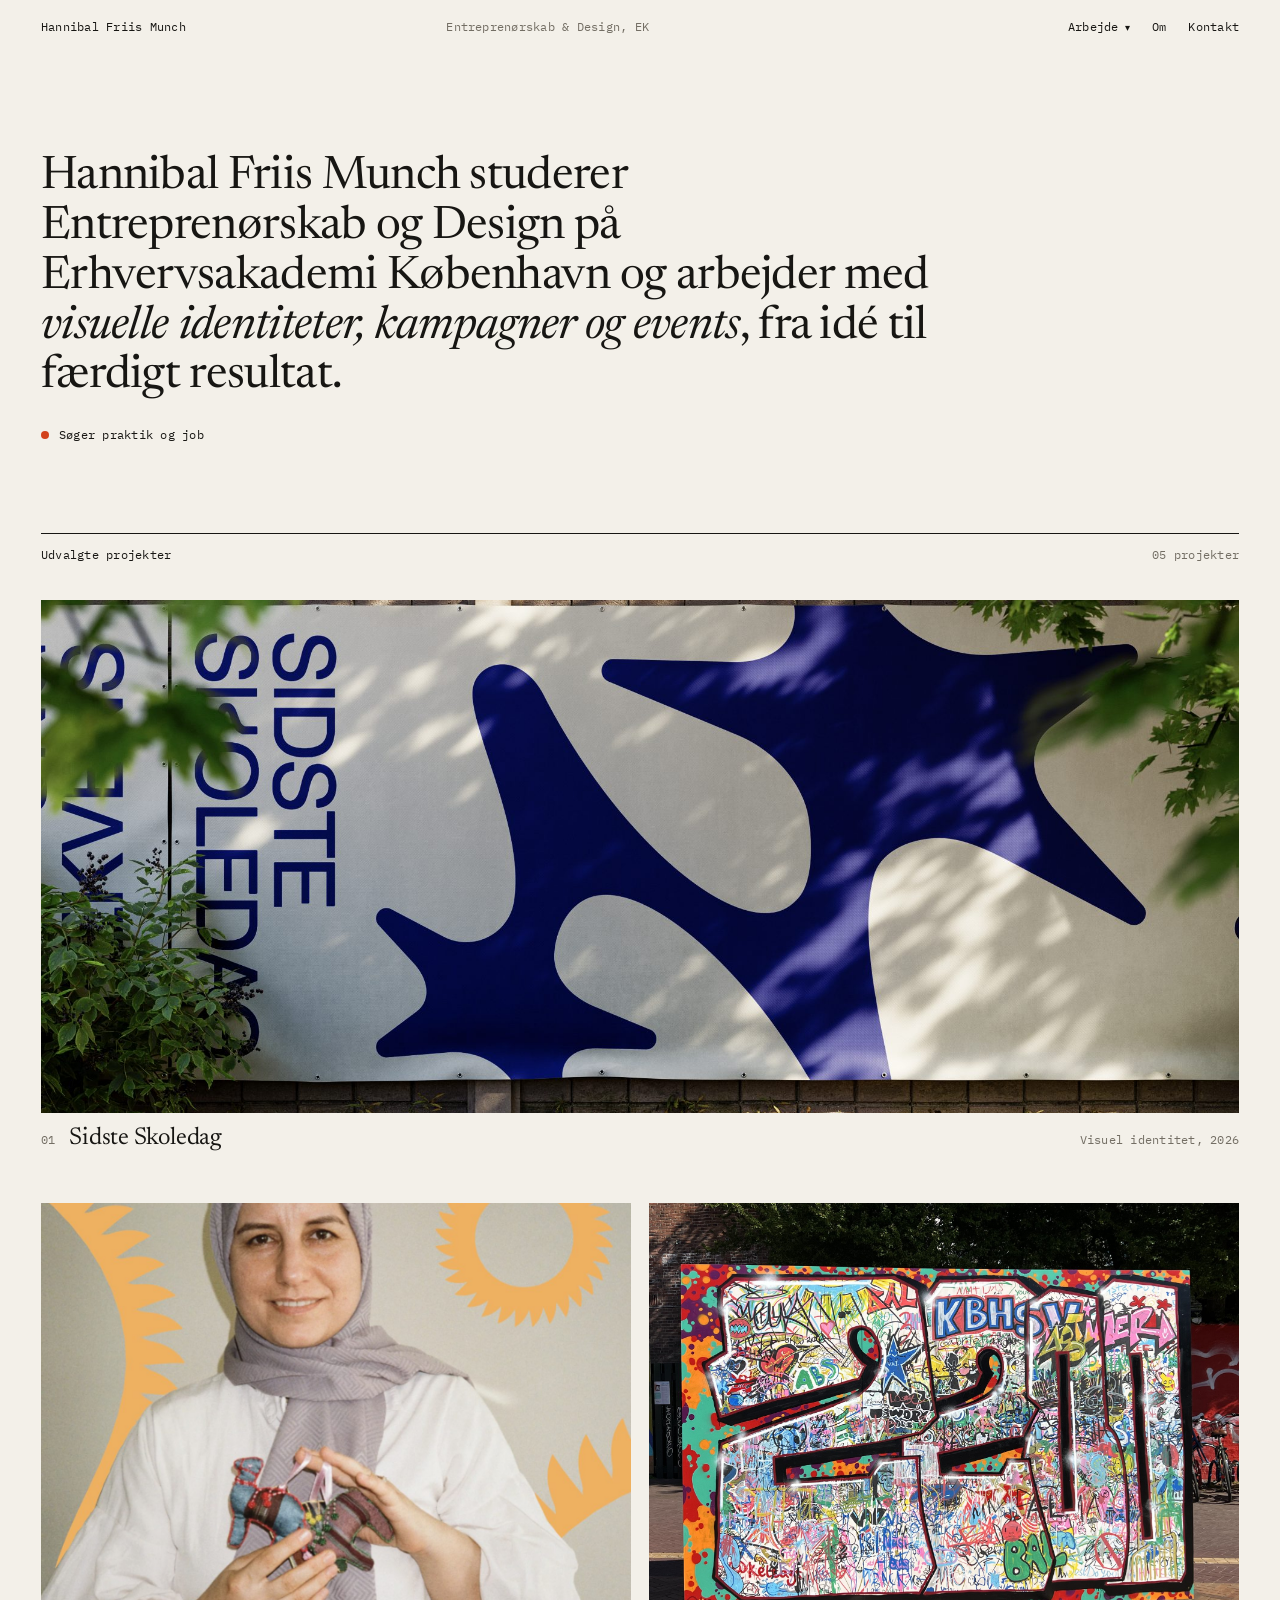
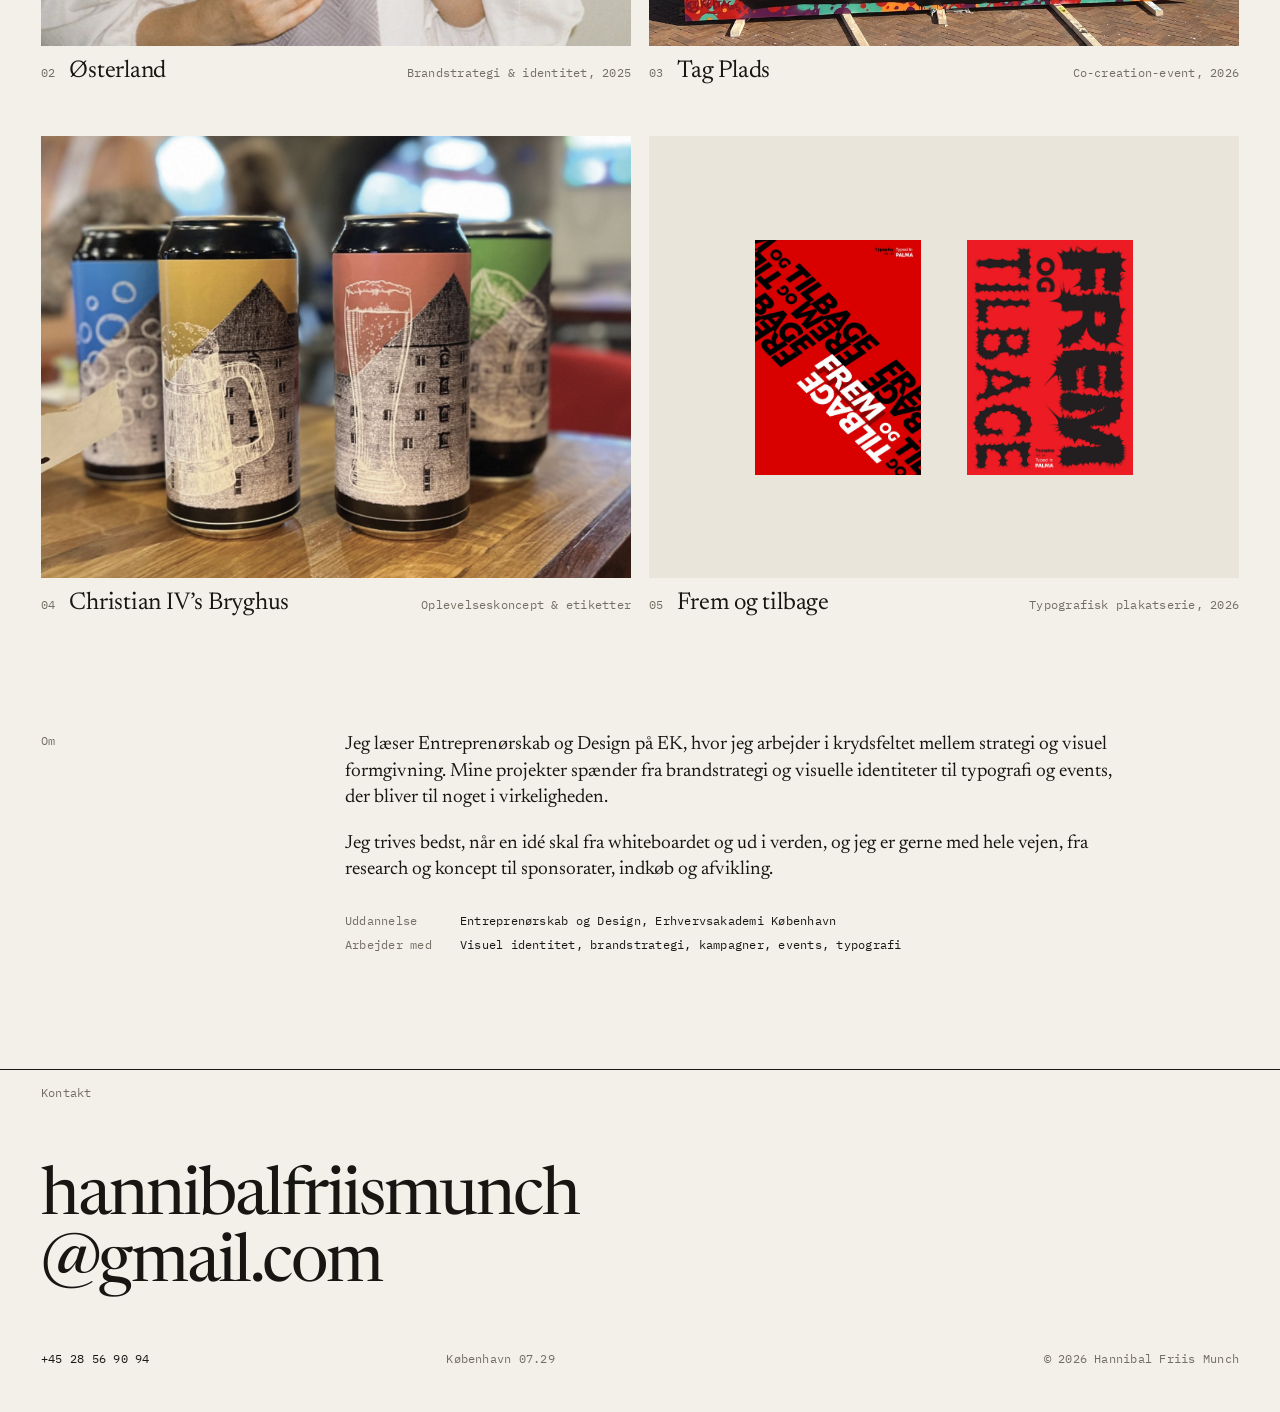
==== index.html @ 537b9cf6 "Portfolio v2: rullemenu, ny forside, billedsektioner og rolle" ====
<!doctype html>
<html lang="da" class="no-js">
<head>
<meta charset="utf-8">
<meta name="viewport" content="width=device-width, initial-scale=1">
<title>Hannibal Friis Munch — Portfolio</title>
<meta name="description" content="Portfolio for Hannibal Friis Munch, der studerer Entreprenørskab og Design på Erhvervsakademi København.">
<meta name="author" content="Hannibal Friis Munch">
<meta property="og:title" content="Hannibal Friis Munch — Portfolio">
<meta property="og:description" content="Portfolio for Hannibal Friis Munch, der studerer Entreprenørskab og Design på Erhvervsakademi København.">
<meta name="theme-color" content="#f3f0e9">
<link rel="icon" href="data:image/svg+xml,%3Csvg xmlns=%22http://www.w3.org/2000/svg%22 viewBox=%220 0 32 32%22%3E%3Ccircle cx=%2216%22 cy=%2216%22 r=%2210%22 fill=%22%23d2421c%22/%3E%3C/svg%3E">
<link rel="preconnect" href="https://fonts.googleapis.com"><link rel="preconnect" href="https://fonts.gstatic.com" crossorigin><link href="https://fonts.googleapis.com/css2?family=IBM+Plex+Mono:wght@400&family=Newsreader:ital,opsz,wght@0,6..72,400;1,6..72,400&display=swap" rel="stylesheet">
<link rel="stylesheet" href="style.css">
<script>document.documentElement.classList.remove('no-js')</script>
</head>
<body>
<header class="bar wrap">
  <div class="grid mono">
    <a class="name" href="index.html">Hannibal Friis Munch</a>
    <span class="role muted">Entreprenørskab &amp; Design, EK</span>
    <nav aria-label="Hovedmenu">
      <div class="work-menu">
        <button class="work-toggle" type="button" aria-expanded="false" aria-controls="work-panel">Arbejde <span class="chev" aria-hidden="true">▾</span></button>
        <div class="work-panel mono" id="work-panel"><a href="sidste-skoledag.html"><span class="n">01</span><span class="t">Sidste Skoledag</span><span class="k">Visuel identitet</span></a><a href="osterland.html"><span class="n">02</span><span class="t">Østerland</span><span class="k">Brandstrategi & identitet</span></a><a href="tag-plads.html"><span class="n">03</span><span class="t">Tag Plads</span><span class="k">Co-creation-event</span></a><a href="bryghuset.html"><span class="n">04</span><span class="t">Christian IV’s Bryghus</span><span class="k">Oplevelseskoncept & etiketter</span></a><a href="frem-og-tilbage.html"><span class="n">05</span><span class="t">Frem og tilbage</span><span class="k">Typografisk plakatserie</span></a></div>
      </div>
      <a href="index.html#om">Om</a>
      <a href="index.html#kontakt">Kontakt</a>
    </nav>
  </div>
</header>
<main>
<section class="intro wrap">
  <div class="grid">
    <h1>Hannibal Friis Munch studerer Entreprenørskab og Design på Erhvervsakademi København og arbejder med <em>visuelle identiteter, kampagner og events</em>, fra idé til færdigt resultat.</h1>
    <p class="status mono"><span class="dot" aria-hidden="true"></span>Søger praktik og job</p>
  </div>
</section>

<section class="wrap" id="arbejde">
  <div class="section-head mono"><span>Udvalgte projekter</span><span class="muted">05 projekter</span></div>
  <div class="cards">
<a class="card featured reveal" href="sidste-skoledag.html">
  <div class="media"><img src="sidste-skoledag-01.jpg" alt="" width="1982" height="1466" fetchpriority="high" decoding="async"></div>
  <div class="info"><span class="mono muted">01</span><h2>Sidste Skoledag</h2><span class="kind mono muted">Visuel identitet, 2026</span></div>
</a>
<a class="card reveal" href="osterland.html">
  <div class="media"><img src="osterland-03.jpg" alt="" width="1338" height="1338" loading="lazy" decoding="async"></div>
  <div class="info"><span class="mono muted">02</span><h2>Østerland</h2><span class="kind mono muted">Brandstrategi & identitet, 2025</span></div>
</a>
<a class="card reveal" href="tag-plads.html">
  <div class="media"><img src="tag-plads-01.jpg" alt="" width="2000" height="1473" loading="lazy" decoding="async"></div>
  <div class="info"><span class="mono muted">03</span><h2>Tag Plads</h2><span class="kind mono muted">Co-creation-event, 2026</span></div>
</a>
<a class="card reveal" href="bryghuset.html">
  <div class="media"><img src="bryghuset-01.jpg" alt="" width="2000" height="1192" loading="lazy" decoding="async"></div>
  <div class="info"><span class="mono muted">04</span><h2>Christian IV’s Bryghus</h2><span class="kind mono muted">Oplevelseskoncept & etiketter</span></div>
</a>
<a class="card reveal" href="frem-og-tilbage.html">
  <div class="media duo"><img src="frem-og-tilbage-01.jpg" alt="" loading="lazy"><img src="frem-og-tilbage-03.jpg" alt="" loading="lazy"></div>
  <div class="info"><span class="mono muted">05</span><h2>Frem og tilbage</h2><span class="kind mono muted">Typografisk plakatserie, 2026</span></div>
</a>
  </div>
</section>

<section class="about wrap" id="om">
  <div class="grid">
    <div class="label mono muted">Om</div>
    <div class="text">
      <p>Jeg læser Entreprenørskab og Design på EK, hvor jeg arbejder i krydsfeltet mellem strategi og visuel formgivning. Mine projekter spænder fra brandstrategi og visuelle identiteter til typografi og events, der bliver til noget i virkeligheden.</p>
      <p>Jeg trives bedst, når en idé skal fra whiteboardet og ud i verden, og jeg er gerne med hele vejen, fra research og koncept til sponsorater, indkøb og afvikling.</p>
      <dl class="mono">
        <dt>Uddannelse</dt><dd>Entreprenørskab og Design, Erhvervsakademi København</dd>
        <dt>Arbejder med</dt><dd>Visuel identitet, brandstrategi, kampagner, events, typografi</dd>
      </dl>
    </div>
  </div>
</section>
</main>

<footer class="contact wrap" id="kontakt">
  <div class="mono muted">Kontakt</div>
  <a class="big" href="mailto:hannibalfriismunch@gmail.com">hannibalfriismunch<br>@gmail.com</a>
  <div class="grid foot mono">
    <a href="tel:+4528569094">+45 28 56 90 94</a>
    <span class="muted" id="clock">København</span>
    <span class="muted">© 2026 Hannibal Friis Munch</span>
  </div>
</footer>
<script>
(function(){
  var bar=document.querySelector('.bar');
  function onScroll(){ bar.classList.toggle('scrolled', window.scrollY>8); }
  onScroll(); window.addEventListener('scroll', onScroll, {passive:true});

  // Arbejde dropdown
  var tg=document.querySelector('.work-toggle'), panel=document.getElementById('work-panel'), menu=document.querySelector('.work-menu');
  function setMenu(open){ tg.setAttribute('aria-expanded', open); panel.classList.toggle('open', open); }
  var hoverT=0;
  tg.addEventListener('click', function(e){ e.stopPropagation(); if(Date.now()-hoverT<500){ setMenu(true); return; } setMenu(tg.getAttribute('aria-expanded')!=='true'); });
  if(window.matchMedia('(hover: hover)').matches){
    var t; menu.addEventListener('mouseenter', function(){ clearTimeout(t); if(tg.getAttribute('aria-expanded')!=='true') hoverT=Date.now(); setMenu(true); });
    menu.addEventListener('mouseleave', function(){ t=setTimeout(function(){ setMenu(false); }, 180); });
  }
  document.addEventListener('click', function(e){ if(!menu.contains(e.target)) setMenu(false); });
  document.addEventListener('keydown', function(e){ if(e.key==='Escape' && tg.getAttribute('aria-expanded')==='true'){ setMenu(false); tg.focus(); } });

  // reveal
  var els=document.querySelectorAll('.reveal');
  if('IntersectionObserver' in window){
    var io=new IntersectionObserver(function(en){ en.forEach(function(x){ if(x.isIntersecting){ x.target.classList.add('in'); io.unobserve(x.target); } }); },{rootMargin:'0px 0px -6% 0px'});
    els.forEach(function(e){ io.observe(e); });
  } else els.forEach(function(e){ e.classList.add('in'); });

  // lightbox
  var lb=document.getElementById('lb');
  if(lb){
    var tiles=[].slice.call(document.querySelectorAll('button.tile')), img=lb.querySelector('img'), cap=lb.querySelector('.lb-cap'), cnt=lb.querySelector('.lb-count'), idx=0, last;
    function show(i){ idx=(i+tiles.length)%tiles.length; var t=tiles[idx]; img.src=t.dataset.full; img.alt=t.dataset.alt; cap.textContent=t.dataset.cap||''; cnt.textContent=(idx+1)+' / '+tiles.length; }
    function open(i){ last=document.activeElement; lb.hidden=false; show(i); requestAnimationFrame(function(){ lb.classList.add('open'); }); document.body.classList.add('lb-open'); lb.querySelector('.lb-close').focus(); }
    function close(){ lb.classList.remove('open'); document.body.classList.remove('lb-open'); setTimeout(function(){ lb.hidden=true; }, 250); if(last) last.focus(); }
    tiles.forEach(function(t,i){ t.addEventListener('click', function(){ open(i); }); });
    lb.querySelector('.lb-close').addEventListener('click', close);
    lb.querySelector('.lb-prev').addEventListener('click', function(){ show(idx-1); });
    lb.querySelector('.lb-next').addEventListener('click', function(){ show(idx+1); });
    lb.addEventListener('click', function(e){ if(e.target===lb || e.target.classList.contains('lb-stage')) close(); });
    document.addEventListener('keydown', function(e){ if(lb.hidden) return; if(e.key==='Escape') close(); if(e.key==='ArrowLeft') show(idx-1); if(e.key==='ArrowRight') show(idx+1); });
    var sx=null; lb.addEventListener('touchstart', function(e){ sx=e.touches[0].clientX; }, {passive:true});
    lb.addEventListener('touchend', function(e){ if(sx===null) return; var dx=e.changedTouches[0].clientX-sx; if(Math.abs(dx)>50) show(idx+(dx<0?1:-1)); sx=null; });
  }

  var clock=document.getElementById('clock');
  if(clock){ var f=function(){ try{ clock.textContent='København '+new Date().toLocaleTimeString('da-DK',{hour:'2-digit',minute:'2-digit',timeZone:'Europe/Copenhagen'}); }catch(e){} }; f(); setInterval(f,30000); }
})();
</script>
</body>
</html>
---- style.css ----
/* Hannibal Friis Munch — portfolio */

:root {
  --paper: #f3f0e9;
  --paper-2: #e9e5da;
  --ink: #171613;
  --muted: #736e64;
  --line: #d9d4c8;
  --accent: #d2421c;
  --serif: "Newsreader", Georgia, "Times New Roman", serif;
  --mono: "IBM Plex Mono", ui-monospace, Menlo, monospace;
  --gutter: clamp(16px, 3.2vw, 44px);
  --gap: clamp(10px, 1.4vw, 20px);
}

*, *::before, *::after { box-sizing: border-box; }
html { -webkit-text-size-adjust: 100%; scroll-behavior: smooth; }
@media (prefers-reduced-motion: reduce) { html { scroll-behavior: auto; } }

body {
  margin: 0;
  background: var(--paper);
  color: var(--ink);
  font-family: var(--serif);
  font-size: clamp(17px, 1.15vw, 19px);
  line-height: 1.5;
  -webkit-font-smoothing: antialiased;
}
body.lb-open { overflow: hidden; }

img, video { display: block; width: 100%; height: auto; }
a { color: inherit; text-decoration: none; }
button { font: inherit; color: inherit; }
::selection { background: var(--accent); color: var(--paper); }

.mono { font-family: var(--mono); font-size: 12px; letter-spacing: 0.02em; line-height: 1.5; }
.muted { color: var(--muted); }
.wrap { padding-inline: var(--gutter); }
.grid { display: grid; grid-template-columns: repeat(12, minmax(0, 1fr)); column-gap: var(--gap); }

/* ---------- top bar + dropdown ---------- */

.bar {
  position: sticky; top: 0; z-index: 20;
  background: var(--paper);
  padding-block: 18px 14px;
  border-bottom: 1px solid transparent;
  transition: border-color .3s;
}
.bar.scrolled { border-bottom-color: var(--line); }
.bar .grid { align-items: baseline; }
.bar .name { grid-column: 1 / span 4; }
.bar .role { grid-column: 5 / span 4; }
.bar nav { grid-column: 9 / -1; display: flex; justify-content: flex-end; gap: 22px; align-items: baseline; }
.bar nav > a:hover, .bar nav > a[aria-current], .work-toggle:hover, .work-toggle[aria-expanded="true"] { color: var(--accent); }

.work-menu { position: relative; }
.work-toggle {
  background: none; border: 0; padding: 0; cursor: pointer;
  font-family: var(--mono); font-size: 12px; letter-spacing: .02em;
  display: inline-flex; gap: 6px; align-items: baseline;
}
.work-toggle .chev { display: inline-block; transition: transform .25s; font-size: 10px; }
.work-toggle[aria-expanded="true"] .chev { transform: rotate(180deg); }

.work-panel {
  position: absolute; right: -14px; top: calc(100% + 12px);
  width: min(360px, calc(100vw - 2 * var(--gutter)));
  background: var(--paper);
  border: 1px solid var(--ink);
  padding: 8px 0;
  opacity: 0; visibility: hidden; transform: translateY(-6px);
  transition: opacity .2s, transform .2s, visibility .2s;
}
.work-panel.open { opacity: 1; visibility: visible; transform: none; }
.work-panel a {
  display: grid; grid-template-columns: 28px 1fr; gap: 2px 10px;
  padding: 10px 14px;
}
.work-panel a + a { border-top: 1px solid var(--line); }
.work-panel .n { color: var(--muted); grid-row: span 2; }
.work-panel .t { font-family: var(--serif); font-size: 19px; line-height: 1.15; letter-spacing: 0; }
.work-panel .k { color: var(--muted); }
.work-panel a:hover .t, .work-panel a[aria-current] .t { color: var(--accent); }

/* ---------- home ---------- */

.intro { padding-block: clamp(56px, 8vw, 110px) clamp(44px, 6vw, 80px); }
.intro h1 {
  grid-column: 1 / span 9; margin: 0;
  font-weight: 400;
  font-size: clamp(30px, 3.6vw, 56px);
  line-height: 1.08; letter-spacing: -0.015em;
}
.intro .status { grid-column: 1 / span 6; margin-top: 24px; display: flex; gap: 10px; align-items: center; }
.dot { width: 8px; height: 8px; border-radius: 50%; background: var(--accent); display: inline-block; flex: none; }

.section-head { border-top: 1px solid var(--ink); padding-top: 12px; margin-bottom: clamp(22px, 3vw, 36px); display: flex; justify-content: space-between; gap: 16px; }

.cards { display: grid; grid-template-columns: 1fr 1fr; gap: clamp(36px, 4vw, 56px) var(--gap); padding-bottom: clamp(70px, 9vw, 130px); }
.card { display: block; }
.card.featured { grid-column: 1 / -1; }
.card .media { aspect-ratio: 4 / 3; overflow: hidden; background: var(--paper-2); }
.card.featured .media { aspect-ratio: 21 / 9; }
.card .media img { height: 100%; object-fit: cover; transition: transform 1s cubic-bezier(.2,.7,.2,1); }
.card:hover .media img { transform: scale(1.02); }
.card .media.duo { display: grid; grid-template-columns: 1fr 1fr; gap: 12%; padding: 7% 18%; }
.card .media.duo img { object-fit: contain; }
.card .info { display: grid; grid-template-columns: auto 1fr auto; gap: 14px; align-items: baseline; padding-top: 12px; }
.card h2 { margin: 0; font-weight: 400; font-size: clamp(22px, 1.9vw, 30px); line-height: 1.1; letter-spacing: -0.01em; }
.card .kind { text-align: right; }
.card:hover h2 { color: var(--accent); }

.about { padding-bottom: clamp(70px, 9vw, 130px); }
.about .label { grid-column: 1 / span 3; }
.about .text { grid-column: 4 / span 8; }
.about .text p { margin: 0 0 1em; font-size: clamp(19px, 1.5vw, 24px); line-height: 1.38; }
.about dl { margin: 28px 0 0; display: grid; grid-template-columns: max-content 1fr; gap: 6px 28px; }
.about dt { color: var(--muted); }
.about dd { margin: 0; }

.contact { border-top: 1px solid var(--ink); padding-block: 14px clamp(28px, 4vw, 44px); }
.contact .big {
  display: inline-block;
  margin: clamp(32px, 5vw, 70px) 0 clamp(32px, 4vw, 56px);
  font-size: clamp(28px, 5.2vw, 88px); line-height: 1; letter-spacing: -0.03em;
  overflow-wrap: anywhere;
}
.contact .big:hover { color: var(--accent); }
.contact .foot > :nth-child(1) { grid-column: 1 / span 4; }
.contact .foot > :nth-child(2) { grid-column: 5 / span 4; }
.contact .foot > :nth-child(3) { grid-column: 9 / -1; text-align: right; }
.contact .foot a:hover { color: var(--accent); }

/* ---------- project page ---------- */

.p-head { padding-block: clamp(44px, 7vw, 100px) clamp(30px, 4vw, 54px); }
.p-head .count { grid-column: 1 / span 3; }
.p-head h1 { grid-column: 4 / -1; margin: 0; font-weight: 400; font-size: clamp(40px, 6.4vw, 104px); line-height: .95; letter-spacing: -0.03em; }
.p-head .sub { grid-column: 4 / span 7; margin: 16px 0 0; font-style: italic; font-size: clamp(20px, 1.7vw, 26px); line-height: 1.25; color: var(--muted); }

.meta { border-top: 1px solid var(--ink); padding-top: 12px; margin-bottom: clamp(28px, 4vw, 48px); }
.meta dl { grid-column: 1 / -1; margin: 0; display: grid; grid-template-columns: repeat(5, minmax(0, 1fr)); gap: 18px var(--gap); }
.meta dt { color: var(--muted); margin-bottom: 4px; }
.meta dd { margin: 0; }

.hero .tile { aspect-ratio: auto; }
.hero .tiles { margin-bottom: 0; }

.story { padding-block: clamp(48px, 7vw, 100px); }
.story .row { margin-bottom: clamp(24px, 2.6vw, 38px); }
.story .row:last-child { margin-bottom: 0; }
.story .label { grid-column: 1 / span 3; padding-top: .45em; }
.story .text { grid-column: 4 / span 7; }
.story .text p { margin: 0; font-size: clamp(19px, 1.4vw, 22px); line-height: 1.45; }
.story .row.role .text p { font-style: italic; }
.story .row.role .label { color: var(--accent); }

/* galleries: one labelled section per theme */
.gal { padding-bottom: clamp(44px, 6vw, 84px); }
.gal-head { border-top: 1px solid var(--ink); padding-top: 12px; margin-bottom: 16px; display: flex; justify-content: space-between; gap: 16px; }

.tiles { display: grid; gap: var(--gap); grid-template-columns: repeat(var(--cols, 3), minmax(0, 1fr)); }
.tiles.c1 { --cols: 1; } .tiles.c2 { --cols: 2; } .tiles.c3 { --cols: 3; } .tiles.c4 { --cols: 4; }
.tiles.c1.mid { width: min(100%, 520px); }

.tile {
  display: block; position: relative; width: 100%;
  margin: 0; padding: 0; border: 0; cursor: zoom-in;
  background: var(--paper-2);
  aspect-ratio: var(--ar, 4 / 3);
  overflow: hidden;
}
.tile img, .tile video { width: 100%; height: 100%; object-fit: cover; transition: transform .8s cubic-bezier(.2,.7,.2,1), opacity .3s; }
.tile.contain img { object-fit: contain; padding: 5%; }
.tile:hover img { transform: scale(1.025); }
.tile:focus-visible { outline: 2px solid var(--accent); outline-offset: 3px; }
.tile .zoom {
  position: absolute; right: 10px; bottom: 10px;
  background: var(--paper); color: var(--ink);
  font-family: var(--mono); font-size: 11px; padding: 3px 7px;
  opacity: 0; transition: opacity .25s;
}
.tile:hover .zoom, .tile:focus-visible .zoom { opacity: 1; }
div.tile { cursor: default; }
figure.cell { margin: 0; }
figure.cell figcaption { margin-top: 8px; }

.next { border-top: 1px solid var(--ink); padding-block: 12px clamp(56px, 7vw, 100px); }
.next a { display: block; }
.next .grid > .mono { grid-column: 1 / span 3; }
.next .title { grid-column: 4 / -1; font-size: clamp(36px, 5.6vw, 92px); line-height: 1; letter-spacing: -0.03em; margin-top: clamp(20px, 3.5vw, 48px); }
.next .title span { font-family: var(--mono); font-size: .3em; letter-spacing: 0; vertical-align: .9em; margin-left: .4em; }
.next a:hover .title { color: var(--accent); }

.p-foot { padding-block: 0 28px; }
.p-foot .grid > :first-child { grid-column: 1 / span 6; }
.p-foot .grid > :last-child { grid-column: 7 / -1; text-align: right; }
.p-foot a:hover { color: var(--accent); }

/* ---------- lightbox ---------- */

.lb {
  position: fixed; inset: 0; z-index: 50;
  background: rgba(243, 240, 233, .97);
  display: grid; grid-template-rows: auto 1fr auto;
  opacity: 0; visibility: hidden; transition: opacity .25s, visibility .25s;
}
.lb.open { opacity: 1; visibility: visible; }
.lb-top, .lb-bottom { display: flex; justify-content: space-between; align-items: center; gap: 16px; padding: 16px var(--gutter); }
.lb-stage { position: relative; display: flex; align-items: center; justify-content: center; padding: 0 clamp(48px, 7vw, 110px); min-height: 0; }
.lb-stage img { max-width: 100%; max-height: 100%; width: auto; height: auto; object-fit: contain; }
.lb button { background: none; border: 0; cursor: pointer; padding: 6px; }
.lb button:hover { color: var(--accent); }
.lb-prev, .lb-next { position: absolute; top: 50%; transform: translateY(-50%); font-size: 26px; font-family: var(--serif); }
.lb-prev { left: calc(var(--gutter) - 6px); }
.lb-next { right: calc(var(--gutter) - 6px); }

/* ---------- reveal ---------- */

.reveal { opacity: 0; transform: translateY(16px); transition: opacity .8s ease, transform .8s cubic-bezier(.2,.7,.2,1); }
.reveal.in { opacity: 1; transform: none; }
.no-js .reveal { opacity: 1; transform: none; }
@media (prefers-reduced-motion: reduce) {
  .reveal { opacity: 1; transform: none; transition: none; }
  .tile img, .card .media img { transition: none; }
}

/* ---------- small screens ---------- */

@media (max-width: 800px) {
  .bar .role { display: none; }
  .bar .name { grid-column: 1 / span 6; }
  .bar nav { grid-column: 7 / -1; gap: 14px; }
  .work-panel { position: fixed; left: var(--gutter); right: var(--gutter); top: 52px; width: auto; }

  .intro h1, .intro .status { grid-column: 1 / -1; }

  .cards { grid-template-columns: 1fr; }
  .card.featured .media { aspect-ratio: 4 / 3; }
  .card .info { grid-template-columns: auto 1fr; }
  .card .kind { grid-column: 2; text-align: left; }

  .about .label, .about .text { grid-column: 1 / -1; }
  .about .label { margin-bottom: 16px; }
  .contact .foot > * { grid-column: 1 / -1 !important; text-align: left !important; margin-bottom: 6px; }

  .p-head .count, .p-head h1, .p-head .sub { grid-column: 1 / -1; }
  .p-head .count { margin-bottom: 18px; }
  .meta dl { grid-template-columns: 1fr 1fr; }
  .story .label, .story .text { grid-column: 1 / -1; }
  .story .label { padding-top: 0; margin-bottom: 8px; }

  .tiles.c3, .tiles.c4 { --cols: 2; }
  .tiles.c2 { --cols: 2; }
  .lb-stage { padding: 0 8px; }
  .lb-prev, .lb-next { top: auto; bottom: -46px; transform: none; }

  .next .grid > .mono, .next .title { grid-column: 1 / -1; }
  .p-foot .grid > * { grid-column: 1 / -1 !important; text-align: left !important; }
}
@media (max-width: 480px) {
  .tiles.c2.solo-sm, .tiles.c3.solo-sm { --cols: 1; }
}
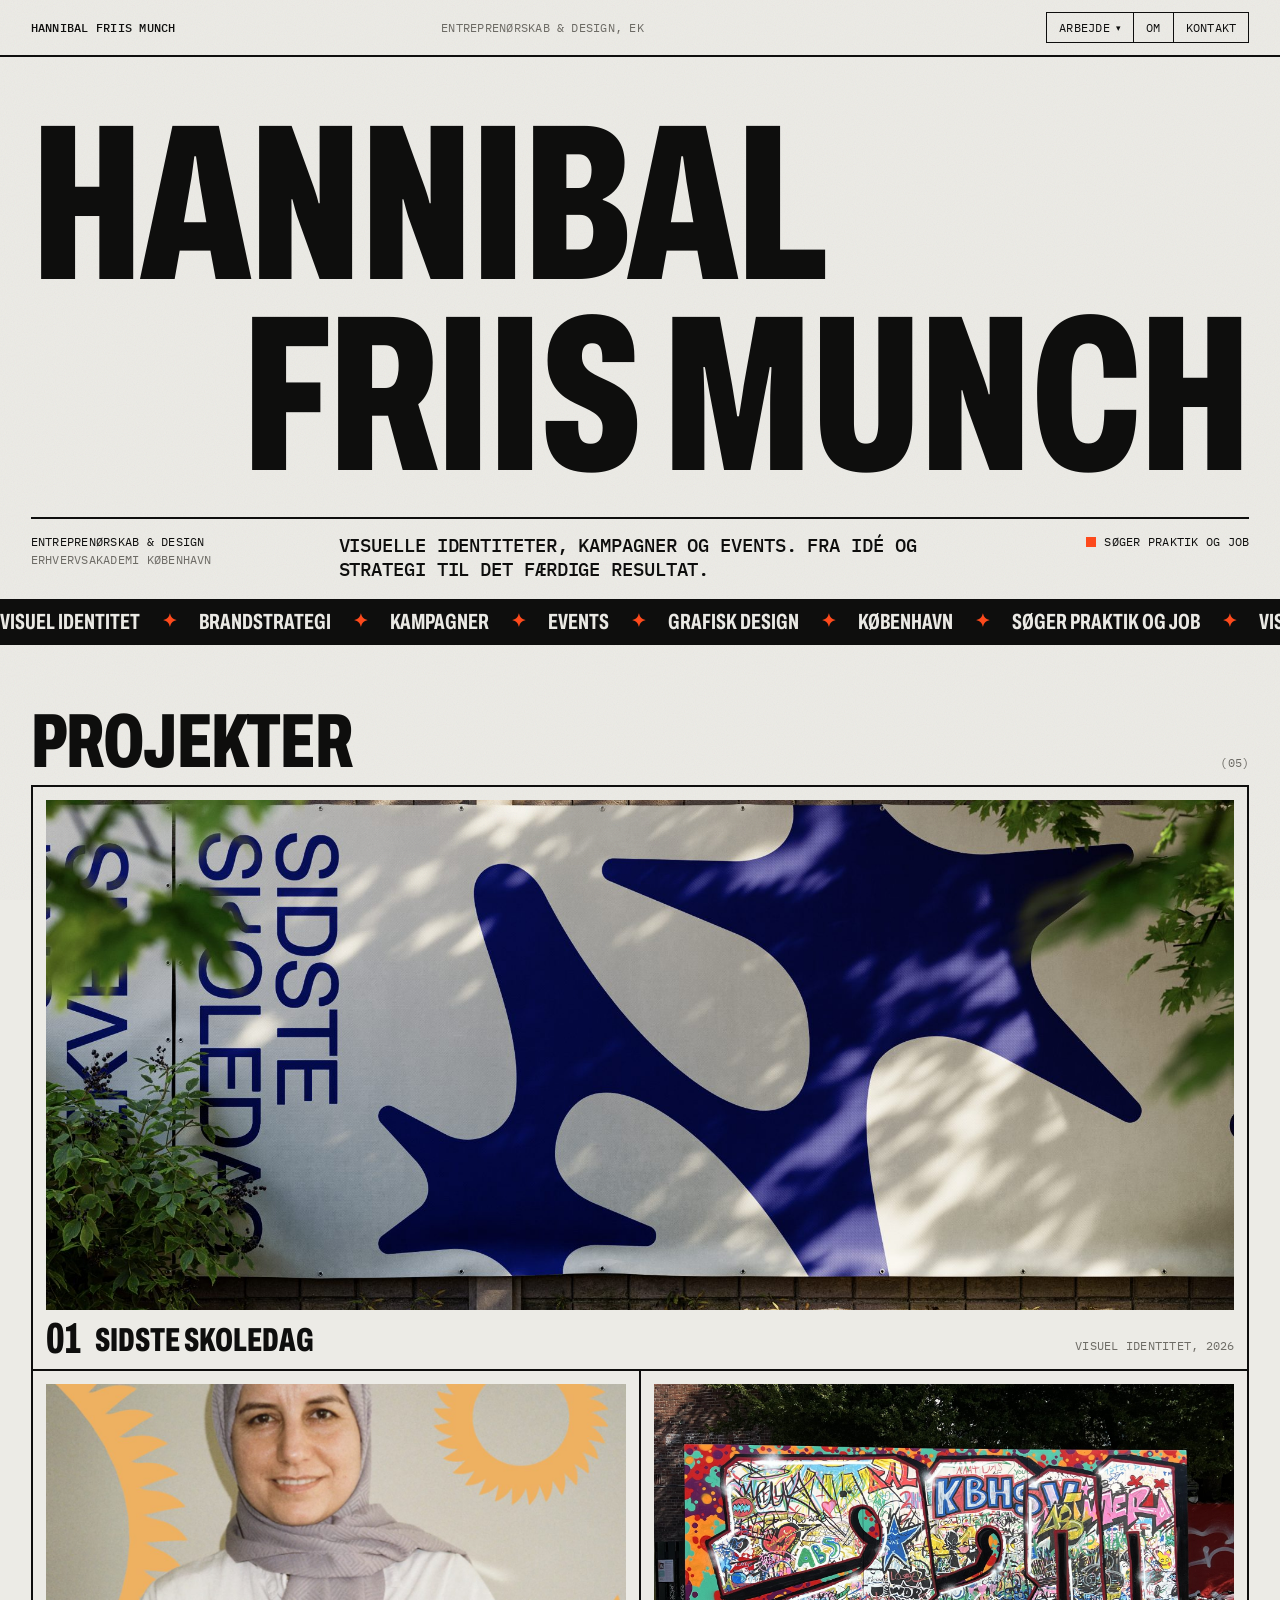
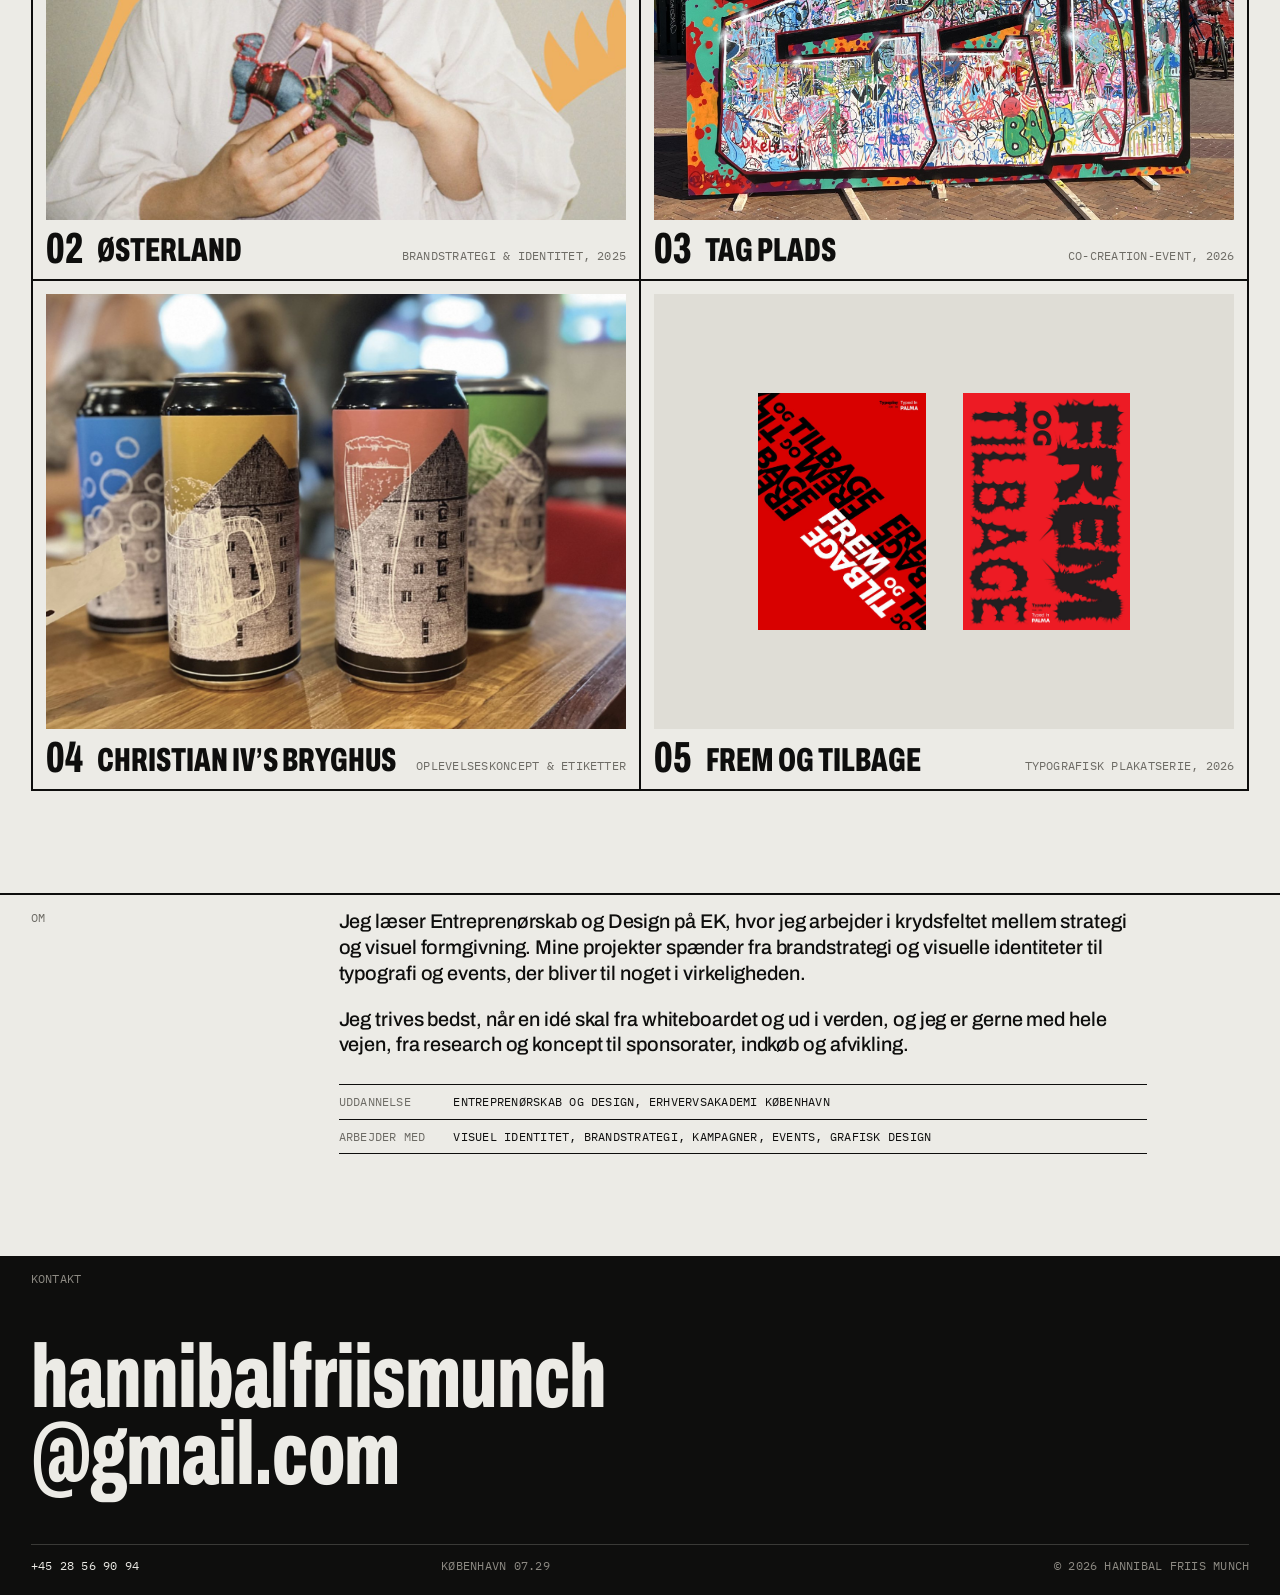
==== commit 5f6b1f31: "Portfolio v3: urban/brutalt udtryk" ====
--- a/index.html
+++ b/index.html
@@ -8,9 +8,9 @@
 <meta name="author" content="Hannibal Friis Munch">
 <meta property="og:title" content="Hannibal Friis Munch — Portfolio">
 <meta property="og:description" content="Portfolio for Hannibal Friis Munch, der studerer Entreprenørskab og Design på Erhvervsakademi København.">
-<meta name="theme-color" content="#f3f0e9">
-<link rel="icon" href="data:image/svg+xml,%3Csvg xmlns=%22http://www.w3.org/2000/svg%22 viewBox=%220 0 32 32%22%3E%3Ccircle cx=%2216%22 cy=%2216%22 r=%2210%22 fill=%22%23d2421c%22/%3E%3C/svg%3E">
-<link rel="preconnect" href="https://fonts.googleapis.com"><link rel="preconnect" href="https://fonts.gstatic.com" crossorigin><link href="https://fonts.googleapis.com/css2?family=IBM+Plex+Mono:wght@400&family=Newsreader:ital,opsz,wght@0,6..72,400;1,6..72,400&display=swap" rel="stylesheet">
+<meta name="theme-color" content="#ecebe6">
+<link rel="icon" href="data:image/svg+xml,%3Csvg xmlns=%22http://www.w3.org/2000/svg%22 viewBox=%220 0 32 32%22%3E%3Crect x=%226%22 y=%226%22 width=%2220%22 height=%2220%22 fill=%22%23ff4a1c%22/%3E%3C/svg%3E">
+<link rel="preconnect" href="https://fonts.googleapis.com"><link rel="preconnect" href="https://fonts.gstatic.com" crossorigin><link href="https://fonts.googleapis.com/css2?family=Archivo:wdth,wght@62..125,400..900&family=IBM+Plex+Mono:wght@400;500&display=swap" rel="stylesheet">
 <link rel="stylesheet" href="style.css">
 <script>document.documentElement.classList.remove('no-js')</script>
 </head>
@@ -30,35 +30,38 @@
   </div>
 </header>
 <main>
-<section class="intro wrap">
-  <div class="grid">
-    <h1>Hannibal Friis Munch studerer Entreprenørskab og Design på Erhvervsakademi København og arbejder med <em>visuelle identiteter, kampagner og events</em>, fra idé til færdigt resultat.</h1>
-    <p class="status mono"><span class="dot" aria-hidden="true"></span>Søger praktik og job</p>
+<section class="masthead wrap">
+  <h1 class="giant display"><span>Hannibal</span><span>Friis Munch</span></h1>
+  <div class="mast-row grid mono">
+    <span class="c1">Entreprenørskab &amp; Design<br><span class="muted">Erhvervsakademi København</span></span>
+    <p class="c2">Visuelle identiteter, kampagner og events. Fra idé og strategi til det færdige resultat.</p>
+    <span class="c3"><span class="sq" aria-hidden="true"></span>Søger praktik og job</span>
   </div>
 </section>
+<div class="ticker" aria-hidden="true"><div class="track"><span>Visuel identitet</span><span>Brandstrategi</span><span>Kampagner</span><span>Events</span><span>Grafisk design</span><span>København</span><span>Søger praktik og job</span><span>Visuel identitet</span><span>Brandstrategi</span><span>Kampagner</span><span>Events</span><span>Grafisk design</span><span>København</span><span>Søger praktik og job</span></div></div>
 
 <section class="wrap" id="arbejde">
-  <div class="section-head mono"><span>Udvalgte projekter</span><span class="muted">05 projekter</span></div>
+  <div class="section-head"><h2 class="display">Projekter</h2><span class="mono muted">(05)</span></div>
   <div class="cards">
 <a class="card featured reveal" href="sidste-skoledag.html">
   <div class="media"><img src="sidste-skoledag-01.jpg" alt="" width="1982" height="1466" fetchpriority="high" decoding="async"></div>
-  <div class="info"><span class="mono muted">01</span><h2>Sidste Skoledag</h2><span class="kind mono muted">Visuel identitet, 2026</span></div>
+  <div class="info"><span class="num">01</span><h3>Sidste Skoledag</h3><span class="kind mono muted">Visuel identitet, 2026</span></div>
 </a>
 <a class="card reveal" href="osterland.html">
   <div class="media"><img src="osterland-03.jpg" alt="" width="1338" height="1338" loading="lazy" decoding="async"></div>
-  <div class="info"><span class="mono muted">02</span><h2>Østerland</h2><span class="kind mono muted">Brandstrategi & identitet, 2025</span></div>
+  <div class="info"><span class="num">02</span><h3>Østerland</h3><span class="kind mono muted">Brandstrategi & identitet, 2025</span></div>
 </a>
 <a class="card reveal" href="tag-plads.html">
   <div class="media"><img src="tag-plads-01.jpg" alt="" width="2000" height="1473" loading="lazy" decoding="async"></div>
-  <div class="info"><span class="mono muted">03</span><h2>Tag Plads</h2><span class="kind mono muted">Co-creation-event, 2026</span></div>
+  <div class="info"><span class="num">03</span><h3>Tag Plads</h3><span class="kind mono muted">Co-creation-event, 2026</span></div>
 </a>
 <a class="card reveal" href="bryghuset.html">
   <div class="media"><img src="bryghuset-01.jpg" alt="" width="2000" height="1192" loading="lazy" decoding="async"></div>
-  <div class="info"><span class="mono muted">04</span><h2>Christian IV’s Bryghus</h2><span class="kind mono muted">Oplevelseskoncept & etiketter</span></div>
+  <div class="info"><span class="num">04</span><h3>Christian IV’s Bryghus</h3><span class="kind mono muted">Oplevelseskoncept & etiketter</span></div>
 </a>
 <a class="card reveal" href="frem-og-tilbage.html">
   <div class="media duo"><img src="frem-og-tilbage-01.jpg" alt="" loading="lazy"><img src="frem-og-tilbage-03.jpg" alt="" loading="lazy"></div>
-  <div class="info"><span class="mono muted">05</span><h2>Frem og tilbage</h2><span class="kind mono muted">Typografisk plakatserie, 2026</span></div>
+  <div class="info"><span class="num">05</span><h3>Frem og tilbage</h3><span class="kind mono muted">Typografisk plakatserie, 2026</span></div>
 </a>
   </div>
 </section>
@@ -71,7 +74,7 @@
       <p>Jeg trives bedst, når en idé skal fra whiteboardet og ud i verden, og jeg er gerne med hele vejen, fra research og koncept til sponsorater, indkøb og afvikling.</p>
       <dl class="mono">
         <dt>Uddannelse</dt><dd>Entreprenørskab og Design, Erhvervsakademi København</dd>
-        <dt>Arbejder med</dt><dd>Visuel identitet, brandstrategi, kampagner, events, typografi</dd>
+        <dt>Arbejder med</dt><dd>Visuel identitet, brandstrategi, kampagner, events, grafisk design</dd>
       </dl>
     </div>
   </div>
@@ -80,7 +83,7 @@
 
 <footer class="contact wrap" id="kontakt">
   <div class="mono muted">Kontakt</div>
-  <a class="big" href="mailto:hannibalfriismunch@gmail.com">hannibalfriismunch<br>@gmail.com</a>
+  <a class="big display" href="mailto:hannibalfriismunch@gmail.com">hannibalfriismunch<br>@gmail.com</a>
   <div class="grid foot mono">
     <a href="tel:+4528569094">+45 28 56 90 94</a>
     <span class="muted" id="clock">København</span>
--- a/style.css
+++ b/style.css
@@ -1,16 +1,18 @@
-/* Hannibal Friis Munch — portfolio */
+/* Hannibal Friis Munch — portfolio (v3, urban) */
 
 :root {
-  --paper: #f3f0e9;
-  --paper-2: #e9e5da;
-  --ink: #171613;
-  --muted: #736e64;
-  --line: #d9d4c8;
-  --accent: #d2421c;
-  --serif: "Newsreader", Georgia, "Times New Roman", serif;
+  --paper: #ecebe6;
+  --paper-2: #dfddd6;
+  --ink: #0e0e0d;
+  --muted: #6d6b65;
+  --accent: #ff4a1c;
+  --rule: 2px solid var(--ink);
+  --hair: 1px solid var(--ink);
+  --display: "Archivo", "Helvetica Neue", "Arial Narrow", Arial, sans-serif;
+  --body: "Archivo", "Helvetica Neue", Arial, sans-serif;
   --mono: "IBM Plex Mono", ui-monospace, Menlo, monospace;
-  --gutter: clamp(16px, 3.2vw, 44px);
-  --gap: clamp(10px, 1.4vw, 20px);
+  --gutter: clamp(14px, 2.4vw, 32px);
+  --gap: clamp(8px, 1vw, 14px);
 }
 
 *, *::before, *::after { box-sizing: border-box; }
@@ -21,144 +23,176 @@
   margin: 0;
   background: var(--paper);
   color: var(--ink);
-  font-family: var(--serif);
-  font-size: clamp(17px, 1.15vw, 19px);
+  font-family: var(--body);
+  font-stretch: 100%;
+  font-size: clamp(16px, 1.05vw, 18px);
   line-height: 1.5;
   -webkit-font-smoothing: antialiased;
+}
+/* fine concrete grain */
+body::before {
+  content: ""; position: fixed; inset: 0; pointer-events: none; z-index: 100;
+  opacity: .07; mix-blend-mode: multiply;
+  background-image: url("data:image/svg+xml,%3Csvg xmlns='http://www.w3.org/2000/svg' width='160' height='160'%3E%3Cfilter id='n'%3E%3CfeTurbulence type='fractalNoise' baseFrequency='.9' numOctaves='2' stitchTiles='stitch'/%3E%3C/filter%3E%3Crect width='100%25' height='100%25' filter='url(%23n)'/%3E%3C/svg%3E");
 }
 body.lb-open { overflow: hidden; }
 
 img, video { display: block; width: 100%; height: auto; }
 a { color: inherit; text-decoration: none; }
 button { font: inherit; color: inherit; }
-::selection { background: var(--accent); color: var(--paper); }
-
-.mono { font-family: var(--mono); font-size: 12px; letter-spacing: 0.02em; line-height: 1.5; }
+::selection { background: var(--accent); color: var(--ink); }
+
+.mono { font-family: var(--mono); font-size: 12px; letter-spacing: .02em; line-height: 1.45; text-transform: uppercase; }
 .muted { color: var(--muted); }
 .wrap { padding-inline: var(--gutter); }
 .grid { display: grid; grid-template-columns: repeat(12, minmax(0, 1fr)); column-gap: var(--gap); }
+.sq { display: inline-block; width: 10px; height: 10px; background: var(--accent); flex: none; }
+
+.display {
+  font-family: var(--display);
+  font-stretch: 62%;
+  font-weight: 800;
+  text-transform: uppercase;
+  line-height: .86;
+  letter-spacing: -.01em;
+}
 
 /* ---------- top bar + dropdown ---------- */
 
 .bar {
   position: sticky; top: 0; z-index: 20;
   background: var(--paper);
-  padding-block: 18px 14px;
-  border-bottom: 1px solid transparent;
-  transition: border-color .3s;
-}
-.bar.scrolled { border-bottom-color: var(--line); }
-.bar .grid { align-items: baseline; }
-.bar .name { grid-column: 1 / span 4; }
+  border-bottom: var(--rule);
+  padding-block: 12px;
+}
+.bar .grid { align-items: center; }
+.bar .name { grid-column: 1 / span 4; font-weight: 500; }
 .bar .role { grid-column: 5 / span 4; }
-.bar nav { grid-column: 9 / -1; display: flex; justify-content: flex-end; gap: 22px; align-items: baseline; }
-.bar nav > a:hover, .bar nav > a[aria-current], .work-toggle:hover, .work-toggle[aria-expanded="true"] { color: var(--accent); }
-
-.work-menu { position: relative; }
-.work-toggle {
-  background: none; border: 0; padding: 0; cursor: pointer;
-  font-family: var(--mono); font-size: 12px; letter-spacing: .02em;
-  display: inline-flex; gap: 6px; align-items: baseline;
-}
-.work-toggle .chev { display: inline-block; transition: transform .25s; font-size: 10px; }
+.bar nav { grid-column: 9 / -1; display: flex; justify-content: flex-end; gap: 0; }
+.bar nav > a, .work-toggle {
+  display: inline-flex; align-items: center; gap: 6px;
+  padding: 6px 12px; border: var(--hair); margin-left: -1px;
+  background: var(--paper);
+}
+.bar nav > a:hover, .work-toggle:hover, .work-toggle[aria-expanded="true"] { background: var(--ink); color: var(--paper); }
+
+.work-menu { position: relative; display: flex; }
+.work-toggle { cursor: pointer; font-family: var(--mono); font-size: 12px; letter-spacing: .02em; text-transform: uppercase; }
+.work-toggle .chev { display: inline-block; transition: transform .2s; font-size: 9px; }
 .work-toggle[aria-expanded="true"] .chev { transform: rotate(180deg); }
 
 .work-panel {
-  position: absolute; right: -14px; top: calc(100% + 12px);
-  width: min(360px, calc(100vw - 2 * var(--gutter)));
-  background: var(--paper);
-  border: 1px solid var(--ink);
-  padding: 8px 0;
-  opacity: 0; visibility: hidden; transform: translateY(-6px);
-  transition: opacity .2s, transform .2s, visibility .2s;
+  position: absolute; right: 0; top: calc(100% + 13px);
+  width: min(420px, calc(100vw - 2 * var(--gutter)));
+  background: var(--ink); color: var(--paper);
+  border: var(--rule);
+  opacity: 0; visibility: hidden; transform: translateY(-4px);
+  transition: opacity .15s, transform .15s, visibility .15s;
 }
 .work-panel.open { opacity: 1; visibility: visible; transform: none; }
-.work-panel a {
-  display: grid; grid-template-columns: 28px 1fr; gap: 2px 10px;
-  padding: 10px 14px;
-}
-.work-panel a + a { border-top: 1px solid var(--line); }
-.work-panel .n { color: var(--muted); grid-row: span 2; }
-.work-panel .t { font-family: var(--serif); font-size: 19px; line-height: 1.15; letter-spacing: 0; }
-.work-panel .k { color: var(--muted); }
-.work-panel a:hover .t, .work-panel a[aria-current] .t { color: var(--accent); }
+.work-panel a { display: grid; grid-template-columns: 40px 1fr auto; align-items: baseline; gap: 12px; padding: 12px 14px; }
+.work-panel a + a { border-top: 1px solid #3a3a37; }
+.work-panel .n { color: #8d8a83; }
+.work-panel .t { font-family: var(--display); font-stretch: 62%; font-weight: 800; font-size: 26px; line-height: 1; text-transform: uppercase; letter-spacing: 0; }
+.work-panel .k { color: #8d8a83; font-size: 10px; text-align: right; }
+.work-panel a:hover, .work-panel a[aria-current] { background: var(--accent); color: var(--ink); }
+.work-panel a:hover .n, .work-panel a:hover .k, .work-panel a[aria-current] .n, .work-panel a[aria-current] .k { color: var(--ink); }
 
 /* ---------- home ---------- */
 
-.intro { padding-block: clamp(56px, 8vw, 110px) clamp(44px, 6vw, 80px); }
-.intro h1 {
-  grid-column: 1 / span 9; margin: 0;
-  font-weight: 400;
-  font-size: clamp(30px, 3.6vw, 56px);
-  line-height: 1.08; letter-spacing: -0.015em;
-}
-.intro .status { grid-column: 1 / span 6; margin-top: 24px; display: flex; gap: 10px; align-items: center; }
-.dot { width: 8px; height: 8px; border-radius: 50%; background: var(--accent); display: inline-block; flex: none; }
-
-.section-head { border-top: 1px solid var(--ink); padding-top: 12px; margin-bottom: clamp(22px, 3vw, 36px); display: flex; justify-content: space-between; gap: 16px; }
-
-.cards { display: grid; grid-template-columns: 1fr 1fr; gap: clamp(36px, 4vw, 56px) var(--gap); padding-bottom: clamp(70px, 9vw, 130px); }
-.card { display: block; }
+.masthead { padding-top: clamp(28px, 4vw, 56px); }
+.giant {
+  margin: 0;
+  font-size: clamp(64px, 17.4vw, 330px);
+}
+.giant span { display: block; }
+.giant span:last-child { text-align: right; }
+.mast-row { border-top: var(--rule); margin-top: clamp(16px, 2vw, 28px); padding-block: 14px 18px; align-items: start; }
+.mast-row .c1 { grid-column: 1 / span 3; }
+.mast-row .c2 { grid-column: 4 / span 6; margin: 0; font-size: clamp(18px, 1.5vw, 24px); line-height: 1.25; font-weight: 500; letter-spacing: -.005em; }
+.mast-row .c3 { grid-column: 10 / -1; justify-self: end; display: inline-flex; align-items: center; gap: 8px; }
+
+.ticker { border-block: var(--rule); background: var(--ink); color: var(--paper); overflow: hidden; white-space: nowrap; }
+.ticker .track { display: inline-flex; animation: tick 38s linear infinite; }
+.ticker span { font-family: var(--display); font-stretch: 62%; font-weight: 700; text-transform: uppercase; font-size: 22px; line-height: 1; padding: 10px 0; }
+.ticker span::after { content: "✦"; color: var(--accent); margin: 0 22px; font-size: .8em; vertical-align: .1em; }
+@keyframes tick { to { transform: translateX(-50%); } }
+@media (prefers-reduced-motion: reduce) { .ticker .track { animation: none; } }
+
+.section-head { display: flex; justify-content: space-between; align-items: baseline; gap: 16px; padding-block: clamp(40px, 5vw, 72px) 10px; border-bottom: var(--rule); }
+.section-head h2 { margin: 0; font-size: clamp(40px, 6vw, 96px); }
+
+.cards { display: grid; grid-template-columns: 1fr 1fr; border-left: var(--rule); margin-bottom: clamp(60px, 8vw, 110px); }
+.card { display: block; border-right: var(--rule); border-bottom: var(--rule); padding: var(--gap); transition: background .15s, color .15s; }
 .card.featured { grid-column: 1 / -1; }
 .card .media { aspect-ratio: 4 / 3; overflow: hidden; background: var(--paper-2); }
 .card.featured .media { aspect-ratio: 21 / 9; }
-.card .media img { height: 100%; object-fit: cover; transition: transform 1s cubic-bezier(.2,.7,.2,1); }
-.card:hover .media img { transform: scale(1.02); }
-.card .media.duo { display: grid; grid-template-columns: 1fr 1fr; gap: 12%; padding: 7% 18%; }
+.card .media img { height: 100%; object-fit: cover; }
+.card .media.duo { display: grid; grid-template-columns: 1fr 1fr; gap: 10%; padding: 8% 18%; }
 .card .media.duo img { object-fit: contain; }
-.card .info { display: grid; grid-template-columns: auto 1fr auto; gap: 14px; align-items: baseline; padding-top: 12px; }
-.card h2 { margin: 0; font-weight: 400; font-size: clamp(22px, 1.9vw, 30px); line-height: 1.1; letter-spacing: -0.01em; }
-.card .kind { text-align: right; }
-.card:hover h2 { color: var(--accent); }
-
-.about { padding-bottom: clamp(70px, 9vw, 130px); }
+.card .info { display: grid; grid-template-columns: auto 1fr auto; gap: 14px; align-items: end; padding-top: 12px; }
+.card .num { font-family: var(--display); font-stretch: 62%; font-weight: 800; font-size: clamp(34px, 3.4vw, 56px); line-height: .8; }
+.card h3 { margin: 0; font-family: var(--display); font-stretch: 62%; font-weight: 800; text-transform: uppercase; font-size: clamp(26px, 2.6vw, 44px); line-height: .9; }
+.card .kind { text-align: right; padding-bottom: 2px; }
+.card:hover { background: var(--ink); color: var(--paper); }
+.card:hover .muted { color: #a6a39b; }
+.card:hover .num { color: var(--accent); }
+
+.about { border-top: var(--rule); padding-block: 14px clamp(60px, 8vw, 110px); }
 .about .label { grid-column: 1 / span 3; }
 .about .text { grid-column: 4 / span 8; }
-.about .text p { margin: 0 0 1em; font-size: clamp(19px, 1.5vw, 24px); line-height: 1.38; }
-.about dl { margin: 28px 0 0; display: grid; grid-template-columns: max-content 1fr; gap: 6px 28px; }
-.about dt { color: var(--muted); }
-.about dd { margin: 0; }
-
-.contact { border-top: 1px solid var(--ink); padding-block: 14px clamp(28px, 4vw, 44px); }
+.about .text p { margin: 0 0 1em; font-size: clamp(19px, 1.55vw, 25px); line-height: 1.3; font-weight: 500; letter-spacing: -.005em; }
+.about dl { margin: 26px 0 0; display: grid; grid-template-columns: max-content 1fr; border-top: var(--hair); }
+.about dt, .about dd { margin: 0; padding: 8px 0; border-bottom: var(--hair); }
+.about dt { color: var(--muted); padding-right: 28px; }
+
+.contact { background: var(--ink); color: var(--paper); padding-block: 14px 20px; }
 .contact .big {
-  display: inline-block;
-  margin: clamp(32px, 5vw, 70px) 0 clamp(32px, 4vw, 56px);
-  font-size: clamp(28px, 5.2vw, 88px); line-height: 1; letter-spacing: -0.03em;
+  display: block;
+  margin: clamp(26px, 4vw, 56px) 0 clamp(26px, 4vw, 56px);
+  font-size: clamp(30px, 7vw, 132px);
+  text-transform: none;
   overflow-wrap: anywhere;
 }
 .contact .big:hover { color: var(--accent); }
+.contact .foot { border-top: 1px solid #3a3a37; padding-top: 12px; }
 .contact .foot > :nth-child(1) { grid-column: 1 / span 4; }
 .contact .foot > :nth-child(2) { grid-column: 5 / span 4; }
 .contact .foot > :nth-child(3) { grid-column: 9 / -1; text-align: right; }
 .contact .foot a:hover { color: var(--accent); }
+.contact .muted { color: #8d8a83; }
 
 /* ---------- project page ---------- */
 
-.p-head { padding-block: clamp(44px, 7vw, 100px) clamp(30px, 4vw, 54px); }
-.p-head .count { grid-column: 1 / span 3; }
-.p-head h1 { grid-column: 4 / -1; margin: 0; font-weight: 400; font-size: clamp(40px, 6.4vw, 104px); line-height: .95; letter-spacing: -0.03em; }
-.p-head .sub { grid-column: 4 / span 7; margin: 16px 0 0; font-style: italic; font-size: clamp(20px, 1.7vw, 26px); line-height: 1.25; color: var(--muted); }
-
-.meta { border-top: 1px solid var(--ink); padding-top: 12px; margin-bottom: clamp(28px, 4vw, 48px); }
-.meta dl { grid-column: 1 / -1; margin: 0; display: grid; grid-template-columns: repeat(5, minmax(0, 1fr)); gap: 18px var(--gap); }
-.meta dt { color: var(--muted); margin-bottom: 4px; }
+.p-head { padding-top: clamp(24px, 3.4vw, 48px); }
+.p-head .count { display: flex; justify-content: space-between; align-items: center; margin-bottom: clamp(12px, 1.6vw, 22px); }
+.tag { background: var(--ink); color: var(--paper); padding: 4px 8px; }
+.p-head h1 { margin: 0; font-size: clamp(56px, 11.5vw, 220px); overflow-wrap: anywhere; }
+.p-head .sub { margin: clamp(14px, 1.6vw, 22px) 0 0; max-width: 34ch; font-size: clamp(19px, 1.7vw, 27px); line-height: 1.2; font-weight: 500; letter-spacing: -.005em; }
+
+.meta { margin-block: clamp(24px, 3vw, 40px); }
+.meta dl { margin: 0; display: grid; grid-template-columns: repeat(5, minmax(0, 1fr)); border-top: var(--rule); border-left: var(--hair); }
+.meta dl > div { border-right: var(--hair); border-bottom: var(--hair); padding: 10px 12px 12px; }
+.meta dt { color: var(--muted); margin-bottom: 6px; }
 .meta dd { margin: 0; }
+.meta dl > div:last-child { background: var(--accent); }
+.meta dl > div:last-child dt { color: var(--ink); }
 
 .hero .tile { aspect-ratio: auto; }
-.hero .tiles { margin-bottom: 0; }
-
-.story { padding-block: clamp(48px, 7vw, 100px); }
-.story .row { margin-bottom: clamp(24px, 2.6vw, 38px); }
-.story .row:last-child { margin-bottom: 0; }
-.story .label { grid-column: 1 / span 3; padding-top: .45em; }
-.story .text { grid-column: 4 / span 7; }
-.story .text p { margin: 0; font-size: clamp(19px, 1.4vw, 22px); line-height: 1.45; }
-.story .row.role .text p { font-style: italic; }
-.story .row.role .label { color: var(--accent); }
-
-/* galleries: one labelled section per theme */
-.gal { padding-bottom: clamp(44px, 6vw, 84px); }
-.gal-head { border-top: 1px solid var(--ink); padding-top: 12px; margin-bottom: 16px; display: flex; justify-content: space-between; gap: 16px; }
+
+.story { padding-block: clamp(40px, 6vw, 88px); }
+.story .row { border-top: var(--hair); padding-block: 14px 26px; }
+.story .row:last-child { border-bottom: var(--hair); }
+.story .label { grid-column: 1 / span 3; display: flex; gap: 8px; align-items: center; }
+.story .text { grid-column: 4 / span 8; }
+.story .text p { margin: 0; font-size: clamp(18px, 1.35vw, 21px); line-height: 1.45; max-width: 62ch; }
+.story .row.role .label { color: var(--ink); }
+.story .row.role .label::before { content: ""; width: 10px; height: 10px; background: var(--accent); }
+.story .row.role .text p { font-weight: 600; }
+
+.gal { padding-bottom: clamp(36px, 5vw, 72px); }
+.gal-head { display: flex; justify-content: space-between; gap: 16px; background: var(--ink); color: var(--paper); padding: 7px 10px; margin-bottom: var(--gap); }
+.gal-head .muted { color: #a6a39b; }
 
 .tiles { display: grid; gap: var(--gap); grid-template-columns: repeat(var(--cols, 3), minmax(0, 1fr)); }
 .tiles.c1 { --cols: 1; } .tiles.c2 { --cols: 2; } .tiles.c3 { --cols: 3; } .tiles.c4 { --cols: 4; }
@@ -171,94 +205,88 @@
   aspect-ratio: var(--ar, 4 / 3);
   overflow: hidden;
 }
-.tile img, .tile video { width: 100%; height: 100%; object-fit: cover; transition: transform .8s cubic-bezier(.2,.7,.2,1), opacity .3s; }
+.tile img, .tile video { width: 100%; height: 100%; object-fit: cover; }
 .tile.contain img { object-fit: contain; padding: 5%; }
-.tile:hover img { transform: scale(1.025); }
-.tile:focus-visible { outline: 2px solid var(--accent); outline-offset: 3px; }
+.tile::after { content: ""; position: absolute; inset: 0; border: 0 solid var(--accent); transition: border-width .12s; pointer-events: none; }
+.tile:hover::after { border-width: 4px; }
+.tile:focus-visible { outline: 3px solid var(--accent); outline-offset: 2px; }
 .tile .zoom {
-  position: absolute; right: 10px; bottom: 10px;
-  background: var(--paper); color: var(--ink);
-  font-family: var(--mono); font-size: 11px; padding: 3px 7px;
-  opacity: 0; transition: opacity .25s;
+  position: absolute; left: 0; bottom: 0;
+  background: var(--accent); color: var(--ink);
+  font-family: var(--mono); font-size: 11px; text-transform: uppercase; padding: 4px 8px;
+  opacity: 0; transition: opacity .12s;
 }
 .tile:hover .zoom, .tile:focus-visible .zoom { opacity: 1; }
 div.tile { cursor: default; }
+div.tile::after { display: none; }
 figure.cell { margin: 0; }
-figure.cell figcaption { margin-top: 8px; }
-
-.next { border-top: 1px solid var(--ink); padding-block: 12px clamp(56px, 7vw, 100px); }
-.next a { display: block; }
-.next .grid > .mono { grid-column: 1 / span 3; }
-.next .title { grid-column: 4 / -1; font-size: clamp(36px, 5.6vw, 92px); line-height: 1; letter-spacing: -0.03em; margin-top: clamp(20px, 3.5vw, 48px); }
-.next .title span { font-family: var(--mono); font-size: .3em; letter-spacing: 0; vertical-align: .9em; margin-left: .4em; }
-.next a:hover .title { color: var(--accent); }
-
-.p-foot { padding-block: 0 28px; }
-.p-foot .grid > :first-child { grid-column: 1 / span 6; }
-.p-foot .grid > :last-child { grid-column: 7 / -1; text-align: right; }
+figure.cell figcaption { margin-top: 6px; }
+
+.next { border-top: var(--rule); border-bottom: var(--rule); margin-top: clamp(24px, 4vw, 60px); }
+.next a { display: block; padding: 12px var(--gutter) clamp(20px, 3vw, 40px); transition: background .15s; }
+.next .top { display: flex; justify-content: space-between; }
+.next .title { display: block; margin-top: clamp(18px, 3vw, 44px); font-size: clamp(48px, 9vw, 170px); }
+.next a:hover { background: var(--accent); }
+.next a:hover .muted { color: var(--ink); }
+
+.p-foot { padding: 14px var(--gutter) 22px; display: flex; justify-content: space-between; gap: 16px; flex-wrap: wrap; }
 .p-foot a:hover { color: var(--accent); }
 
 /* ---------- lightbox ---------- */
 
 .lb {
-  position: fixed; inset: 0; z-index: 50;
-  background: rgba(243, 240, 233, .97);
+  position: fixed; inset: 0; z-index: 60;
+  background: var(--ink); color: var(--paper);
   display: grid; grid-template-rows: auto 1fr auto;
-  opacity: 0; visibility: hidden; transition: opacity .25s, visibility .25s;
+  opacity: 0; visibility: hidden; transition: opacity .2s, visibility .2s;
 }
 .lb.open { opacity: 1; visibility: visible; }
-.lb-top, .lb-bottom { display: flex; justify-content: space-between; align-items: center; gap: 16px; padding: 16px var(--gutter); }
-.lb-stage { position: relative; display: flex; align-items: center; justify-content: center; padding: 0 clamp(48px, 7vw, 110px); min-height: 0; }
+.lb-top, .lb-bottom { display: flex; justify-content: space-between; align-items: center; gap: 16px; padding: 12px var(--gutter); }
+.lb-top { border-bottom: 1px solid #3a3a37; }
+.lb-bottom { border-top: 1px solid #3a3a37; }
+.lb .muted { color: #8d8a83; }
+.lb-stage { position: relative; display: flex; align-items: center; justify-content: center; padding: 20px clamp(56px, 7vw, 110px); min-height: 0; }
 .lb-stage img { max-width: 100%; max-height: 100%; width: auto; height: auto; object-fit: contain; }
-.lb button { background: none; border: 0; cursor: pointer; padding: 6px; }
-.lb button:hover { color: var(--accent); }
-.lb-prev, .lb-next { position: absolute; top: 50%; transform: translateY(-50%); font-size: 26px; font-family: var(--serif); }
-.lb-prev { left: calc(var(--gutter) - 6px); }
-.lb-next { right: calc(var(--gutter) - 6px); }
+.lb button { background: none; border: 1px solid #3a3a37; cursor: pointer; padding: 6px 10px; }
+.lb button:hover { background: var(--accent); color: var(--ink); border-color: var(--accent); }
+.lb-prev, .lb-next { position: absolute; top: 50%; transform: translateY(-50%); font-size: 18px; font-family: var(--mono); }
+.lb-prev { left: var(--gutter); }
+.lb-next { right: var(--gutter); }
 
 /* ---------- reveal ---------- */
 
-.reveal { opacity: 0; transform: translateY(16px); transition: opacity .8s ease, transform .8s cubic-bezier(.2,.7,.2,1); }
+.reveal { opacity: 0; transform: translateY(12px); transition: opacity .5s ease, transform .5s ease; }
 .reveal.in { opacity: 1; transform: none; }
 .no-js .reveal { opacity: 1; transform: none; }
-@media (prefers-reduced-motion: reduce) {
-  .reveal { opacity: 1; transform: none; transition: none; }
-  .tile img, .card .media img { transition: none; }
-}
+@media (prefers-reduced-motion: reduce) { .reveal { opacity: 1; transform: none; transition: none; } }
 
 /* ---------- small screens ---------- */
 
 @media (max-width: 800px) {
   .bar .role { display: none; }
-  .bar .name { grid-column: 1 / span 6; }
-  .bar nav { grid-column: 7 / -1; gap: 14px; }
-  .work-panel { position: fixed; left: var(--gutter); right: var(--gutter); top: 52px; width: auto; }
-
-  .intro h1, .intro .status { grid-column: 1 / -1; }
+  .bar .name { grid-column: 1 / span 5; font-size: 11px; }
+  .bar nav { grid-column: 6 / -1; }
+  .bar nav > a, .work-toggle { padding: 6px 8px; font-size: 11px; }
+  .work-panel { position: fixed; left: var(--gutter); right: var(--gutter); top: 50px; width: auto; }
+
+  .giant span:last-child { text-align: left; }
+  .mast-row .c1, .mast-row .c2, .mast-row .c3 { grid-column: 1 / -1; justify-self: start; }
+  .mast-row .c2 { margin-block: 12px; }
 
   .cards { grid-template-columns: 1fr; }
   .card.featured .media { aspect-ratio: 4 / 3; }
   .card .info { grid-template-columns: auto 1fr; }
-  .card .kind { grid-column: 2; text-align: left; }
+  .card .kind { grid-column: 1 / -1; text-align: left; }
 
   .about .label, .about .text { grid-column: 1 / -1; }
-  .about .label { margin-bottom: 16px; }
+  .about .label { margin-bottom: 14px; }
   .contact .foot > * { grid-column: 1 / -1 !important; text-align: left !important; margin-bottom: 6px; }
 
-  .p-head .count, .p-head h1, .p-head .sub { grid-column: 1 / -1; }
-  .p-head .count { margin-bottom: 18px; }
   .meta dl { grid-template-columns: 1fr 1fr; }
   .story .label, .story .text { grid-column: 1 / -1; }
-  .story .label { padding-top: 0; margin-bottom: 8px; }
-
-  .tiles.c3, .tiles.c4 { --cols: 2; }
-  .tiles.c2 { --cols: 2; }
-  .lb-stage { padding: 0 8px; }
-  .lb-prev, .lb-next { top: auto; bottom: -46px; transform: none; }
-
-  .next .grid > .mono, .next .title { grid-column: 1 / -1; }
-  .p-foot .grid > * { grid-column: 1 / -1 !important; text-align: left !important; }
-}
-@media (max-width: 480px) {
-  .tiles.c2.solo-sm, .tiles.c3.solo-sm { --cols: 1; }
-}
+  .story .label { margin-bottom: 8px; }
+
+  .tiles.c3, .tiles.c4, .tiles.c2 { --cols: 2; }
+  .lb-stage { padding: 12px 8px 60px; }
+  .lb-prev, .lb-next { top: auto; bottom: 10px; transform: none; }
+}
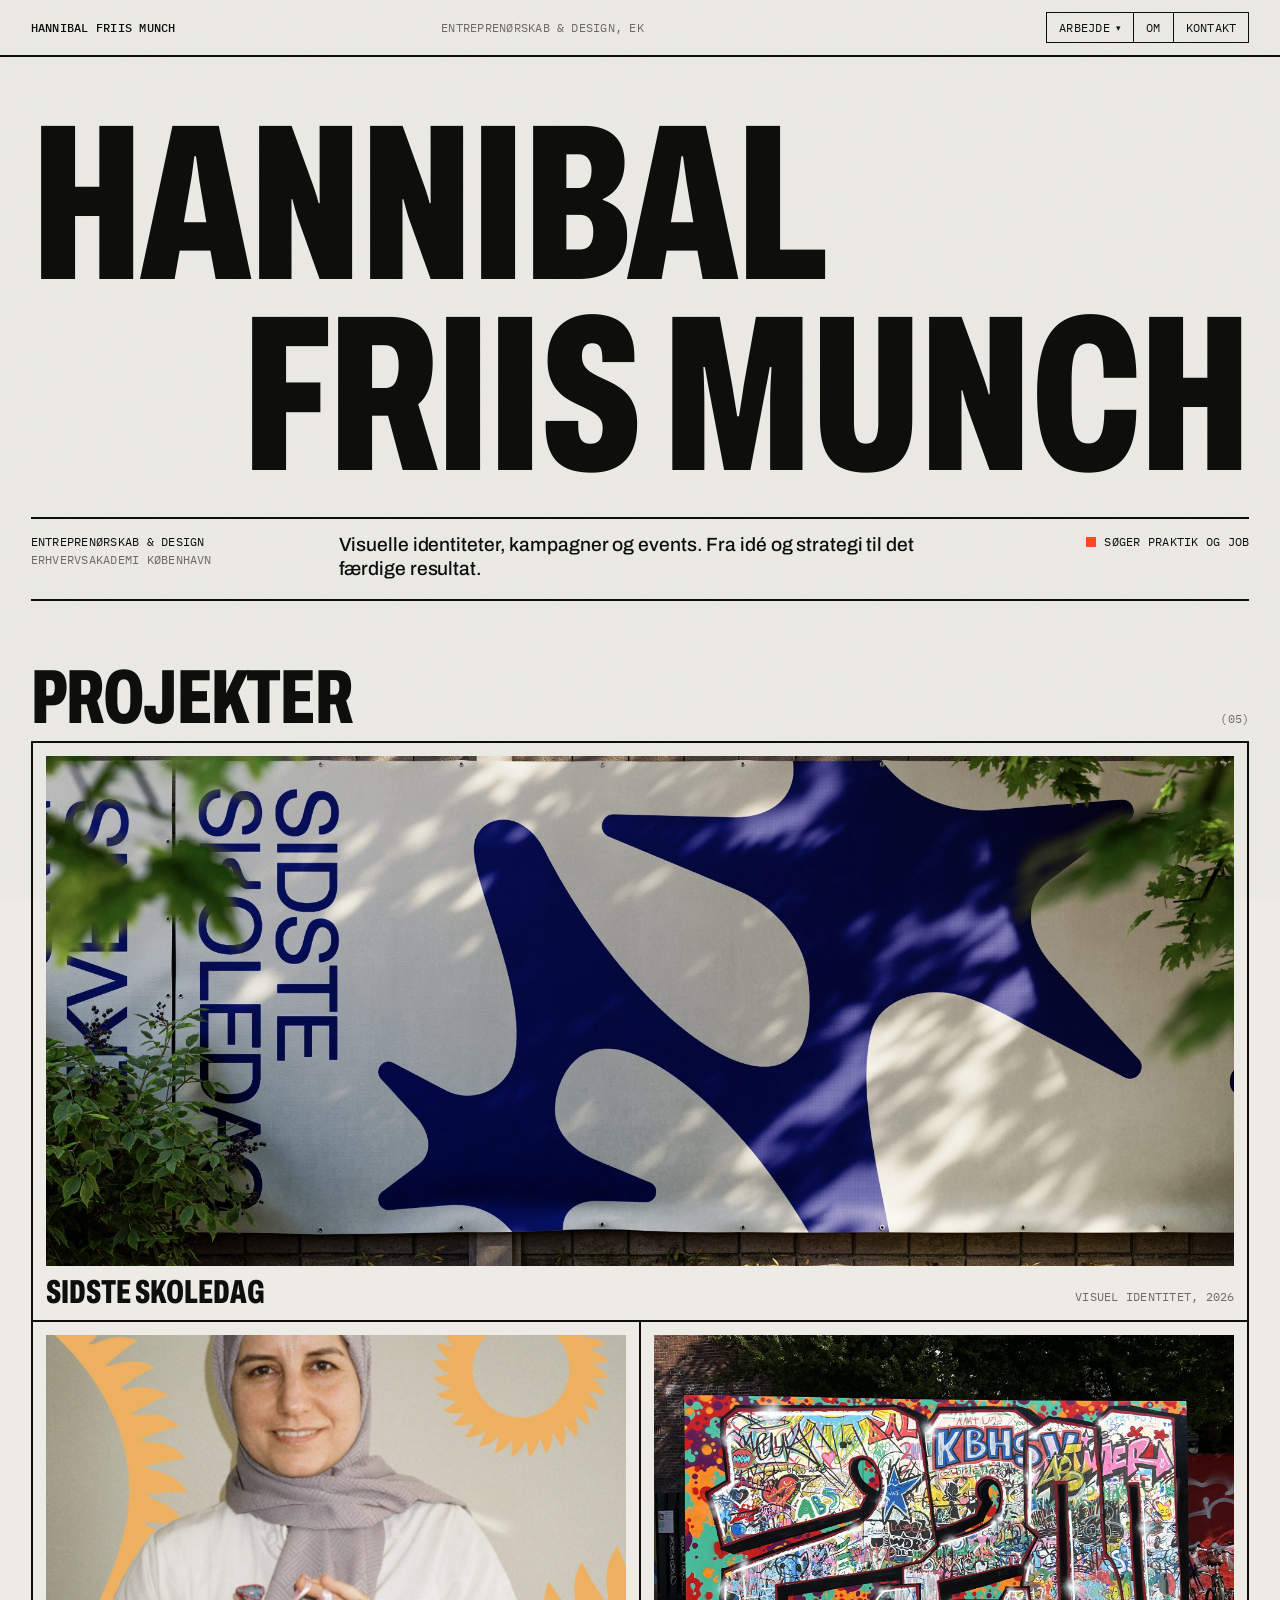
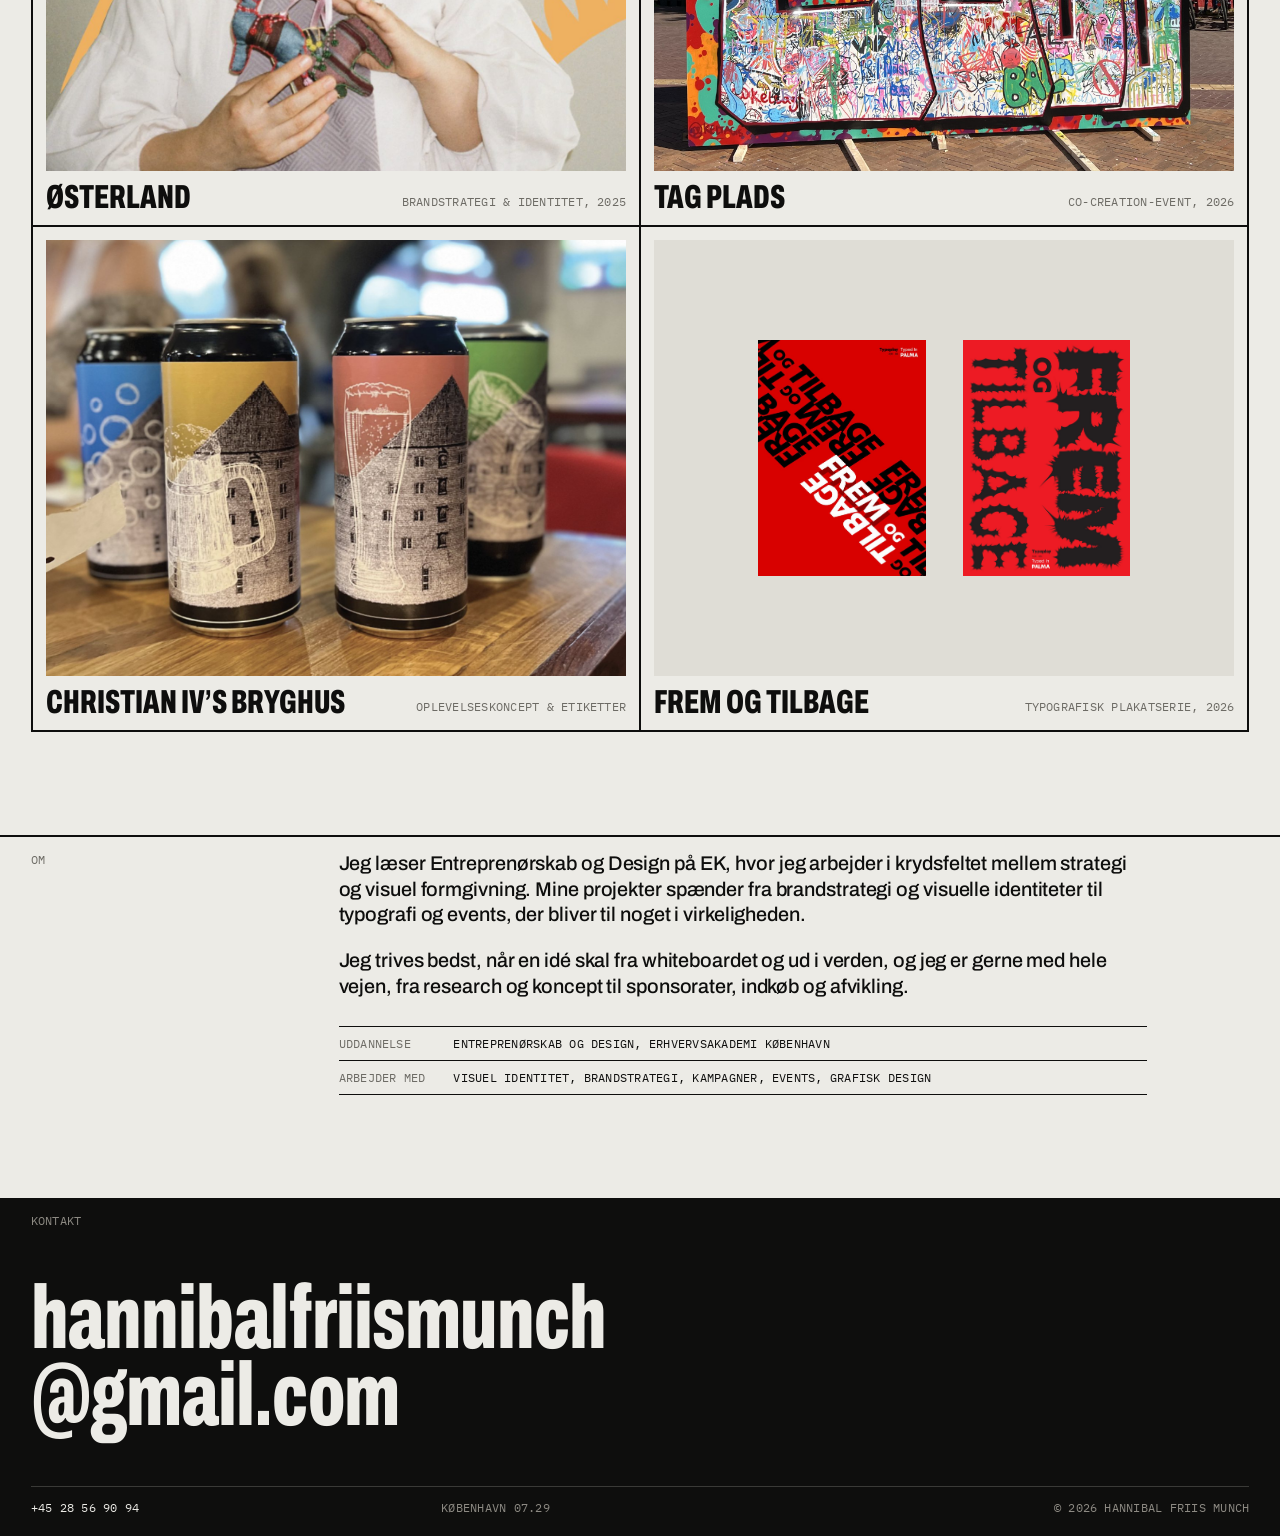
==== commit d5824772: "Fjern numre og bånd" ====
--- a/index.html
+++ b/index.html
@@ -22,7 +22,7 @@
     <nav aria-label="Hovedmenu">
       <div class="work-menu">
         <button class="work-toggle" type="button" aria-expanded="false" aria-controls="work-panel">Arbejde <span class="chev" aria-hidden="true">▾</span></button>
-        <div class="work-panel mono" id="work-panel"><a href="sidste-skoledag.html"><span class="n">01</span><span class="t">Sidste Skoledag</span><span class="k">Visuel identitet</span></a><a href="osterland.html"><span class="n">02</span><span class="t">Østerland</span><span class="k">Brandstrategi & identitet</span></a><a href="tag-plads.html"><span class="n">03</span><span class="t">Tag Plads</span><span class="k">Co-creation-event</span></a><a href="bryghuset.html"><span class="n">04</span><span class="t">Christian IV’s Bryghus</span><span class="k">Oplevelseskoncept & etiketter</span></a><a href="frem-og-tilbage.html"><span class="n">05</span><span class="t">Frem og tilbage</span><span class="k">Typografisk plakatserie</span></a></div>
+        <div class="work-panel mono" id="work-panel"><a href="sidste-skoledag.html"><span class="t">Sidste Skoledag</span><span class="k">Visuel identitet</span></a><a href="osterland.html"><span class="t">Østerland</span><span class="k">Brandstrategi & identitet</span></a><a href="tag-plads.html"><span class="t">Tag Plads</span><span class="k">Co-creation-event</span></a><a href="bryghuset.html"><span class="t">Christian IV’s Bryghus</span><span class="k">Oplevelseskoncept & etiketter</span></a><a href="frem-og-tilbage.html"><span class="t">Frem og tilbage</span><span class="k">Typografisk plakatserie</span></a></div>
       </div>
       <a href="index.html#om">Om</a>
       <a href="index.html#kontakt">Kontakt</a>
@@ -38,30 +38,29 @@
     <span class="c3"><span class="sq" aria-hidden="true"></span>Søger praktik og job</span>
   </div>
 </section>
-<div class="ticker" aria-hidden="true"><div class="track"><span>Visuel identitet</span><span>Brandstrategi</span><span>Kampagner</span><span>Events</span><span>Grafisk design</span><span>København</span><span>Søger praktik og job</span><span>Visuel identitet</span><span>Brandstrategi</span><span>Kampagner</span><span>Events</span><span>Grafisk design</span><span>København</span><span>Søger praktik og job</span></div></div>
 
 <section class="wrap" id="arbejde">
   <div class="section-head"><h2 class="display">Projekter</h2><span class="mono muted">(05)</span></div>
   <div class="cards">
 <a class="card featured reveal" href="sidste-skoledag.html">
   <div class="media"><img src="sidste-skoledag-01.jpg" alt="" width="1982" height="1466" fetchpriority="high" decoding="async"></div>
-  <div class="info"><span class="num">01</span><h3>Sidste Skoledag</h3><span class="kind mono muted">Visuel identitet, 2026</span></div>
+  <div class="info"><h3>Sidste Skoledag</h3><span class="kind mono muted">Visuel identitet, 2026</span></div>
 </a>
 <a class="card reveal" href="osterland.html">
   <div class="media"><img src="osterland-03.jpg" alt="" width="1338" height="1338" loading="lazy" decoding="async"></div>
-  <div class="info"><span class="num">02</span><h3>Østerland</h3><span class="kind mono muted">Brandstrategi & identitet, 2025</span></div>
+  <div class="info"><h3>Østerland</h3><span class="kind mono muted">Brandstrategi & identitet, 2025</span></div>
 </a>
 <a class="card reveal" href="tag-plads.html">
   <div class="media"><img src="tag-plads-01.jpg" alt="" width="2000" height="1473" loading="lazy" decoding="async"></div>
-  <div class="info"><span class="num">03</span><h3>Tag Plads</h3><span class="kind mono muted">Co-creation-event, 2026</span></div>
+  <div class="info"><h3>Tag Plads</h3><span class="kind mono muted">Co-creation-event, 2026</span></div>
 </a>
 <a class="card reveal" href="bryghuset.html">
   <div class="media"><img src="bryghuset-01.jpg" alt="" width="2000" height="1192" loading="lazy" decoding="async"></div>
-  <div class="info"><span class="num">04</span><h3>Christian IV’s Bryghus</h3><span class="kind mono muted">Oplevelseskoncept & etiketter</span></div>
+  <div class="info"><h3>Christian IV’s Bryghus</h3><span class="kind mono muted">Oplevelseskoncept & etiketter</span></div>
 </a>
 <a class="card reveal" href="frem-og-tilbage.html">
   <div class="media duo"><img src="frem-og-tilbage-01.jpg" alt="" loading="lazy"><img src="frem-og-tilbage-03.jpg" alt="" loading="lazy"></div>
-  <div class="info"><span class="num">05</span><h3>Frem og tilbage</h3><span class="kind mono muted">Typografisk plakatserie, 2026</span></div>
+  <div class="info"><h3>Frem og tilbage</h3><span class="kind mono muted">Typografisk plakatserie, 2026</span></div>
 </a>
   </div>
 </section>
@@ -132,6 +131,20 @@
     lb.addEventListener('touchend', function(e){ if(sx===null) return; var dx=e.changedTouches[0].clientX-sx; if(Math.abs(dx)>50) show(idx+(dx<0?1:-1)); sx=null; });
   }
 
+
+  // flip-through of sketches
+  document.querySelectorAll('.flip').forEach(function(box){
+    var imgs=[].slice.call(box.querySelectorAll('img')), i=0, timer=null, visible=false, paused=false;
+    var wrap=box.closest('.flip-wrap'), n=wrap.querySelector('.flip-n'), btn=wrap.querySelector('.flip-toggle');
+    var reduce=window.matchMedia('(prefers-reduced-motion: reduce)').matches; if(reduce) paused=true;
+    imgs.forEach(function(im){ im.loading='eager'; });
+    function show(k){ imgs[i].classList.remove('on'); i=(k+imgs.length)%imgs.length; imgs[i].classList.add('on'); n.textContent=(i<9?'0':'')+(i+1); }
+    function run(){ clearInterval(timer); timer=null; if(visible && !paused) timer=setInterval(function(){ show(i+1); }, +box.dataset.interval||420); btn.textContent=paused?'Afspil ▶':'Pause ▮▮'; btn.setAttribute('aria-pressed', paused); }
+    btn.addEventListener('click', function(){ paused=!paused; run(); });
+    box.addEventListener('click', function(){ if(paused) show(i+1); else { paused=true; run(); } });
+    if('IntersectionObserver' in window){ new IntersectionObserver(function(e){ visible=e[0].isIntersecting; run(); }).observe(box); } else { visible=true; run(); }
+  });
+
   var clock=document.getElementById('clock');
   if(clock){ var f=function(){ try{ clock.textContent='København '+new Date().toLocaleTimeString('da-DK',{hour:'2-digit',minute:'2-digit',timeZone:'Europe/Copenhagen'}); }catch(e){} }; f(); setInterval(f,30000); }
 })();
--- a/style.css
+++ b/style.css
@@ -90,7 +90,7 @@
   transition: opacity .15s, transform .15s, visibility .15s;
 }
 .work-panel.open { opacity: 1; visibility: visible; transform: none; }
-.work-panel a { display: grid; grid-template-columns: 40px 1fr auto; align-items: baseline; gap: 12px; padding: 12px 14px; }
+.work-panel a { display: grid; grid-template-columns: 1fr auto; align-items: baseline; gap: 12px; padding: 12px 14px; }
 .work-panel a + a { border-top: 1px solid #3a3a37; }
 .work-panel .n { color: #8d8a83; }
 .work-panel .t { font-family: var(--display); font-stretch: 62%; font-weight: 800; font-size: 26px; line-height: 1; text-transform: uppercase; letter-spacing: 0; }
@@ -107,9 +107,9 @@
 }
 .giant span { display: block; }
 .giant span:last-child { text-align: right; }
-.mast-row { border-top: var(--rule); margin-top: clamp(16px, 2vw, 28px); padding-block: 14px 18px; align-items: start; }
+.mast-row { border-top: var(--rule); border-bottom: var(--rule); margin-top: clamp(16px, 2vw, 28px); padding-block: 14px 18px; align-items: start; }
 .mast-row .c1 { grid-column: 1 / span 3; }
-.mast-row .c2 { grid-column: 4 / span 6; margin: 0; font-size: clamp(18px, 1.5vw, 24px); line-height: 1.25; font-weight: 500; letter-spacing: -.005em; }
+.mast-row .c2 { grid-column: 4 / span 6; margin: 0; font-family: var(--body); text-transform: none; letter-spacing: -.005em; font-size: clamp(18px, 1.5vw, 24px); line-height: 1.25; font-weight: 500; letter-spacing: -.005em; }
 .mast-row .c3 { grid-column: 10 / -1; justify-self: end; display: inline-flex; align-items: center; gap: 8px; }
 
 .ticker { border-block: var(--rule); background: var(--ink); color: var(--paper); overflow: hidden; white-space: nowrap; }
@@ -130,7 +130,7 @@
 .card .media img { height: 100%; object-fit: cover; }
 .card .media.duo { display: grid; grid-template-columns: 1fr 1fr; gap: 10%; padding: 8% 18%; }
 .card .media.duo img { object-fit: contain; }
-.card .info { display: grid; grid-template-columns: auto 1fr auto; gap: 14px; align-items: end; padding-top: 12px; }
+.card .info { display: grid; grid-template-columns: 1fr auto; gap: 14px; align-items: end; padding-top: 12px; }
 .card .num { font-family: var(--display); font-stretch: 62%; font-weight: 800; font-size: clamp(34px, 3.4vw, 56px); line-height: .8; }
 .card h3 { margin: 0; font-family: var(--display); font-stretch: 62%; font-weight: 800; text-transform: uppercase; font-size: clamp(26px, 2.6vw, 44px); line-height: .9; }
 .card .kind { text-align: right; padding-bottom: 2px; }
@@ -183,7 +183,7 @@
 .story { padding-block: clamp(40px, 6vw, 88px); }
 .story .row { border-top: var(--hair); padding-block: 14px 26px; }
 .story .row:last-child { border-bottom: var(--hair); }
-.story .label { grid-column: 1 / span 3; display: flex; gap: 8px; align-items: center; }
+.story .label { grid-column: 1 / span 3; display: flex; gap: 8px; align-items: center; align-self: start; padding-top: .45em; }
 .story .text { grid-column: 4 / span 8; }
 .story .text p { margin: 0; font-size: clamp(18px, 1.35vw, 21px); line-height: 1.45; max-width: 62ch; }
 .story .row.role .label { color: var(--ink); }
@@ -275,8 +275,8 @@
 
   .cards { grid-template-columns: 1fr; }
   .card.featured .media { aspect-ratio: 4 / 3; }
-  .card .info { grid-template-columns: auto 1fr; }
-  .card .kind { grid-column: 1 / -1; text-align: left; }
+  .card .info { grid-template-columns: 1fr; }
+  .card .kind { text-align: left; }
 
   .about .label, .about .text { grid-column: 1 / -1; }
   .about .label { margin-bottom: 14px; }
@@ -290,3 +290,20 @@
   .lb-stage { padding: 12px 8px 60px; }
   .lb-prev, .lb-next { top: auto; bottom: 10px; transform: none; }
 }
+
+/* ---------- flip-through (process sketches) ---------- */
+.flip-wrap { display: grid; grid-template-columns: repeat(12, minmax(0, 1fr)); gap: var(--gap); align-items: stretch; }
+.flip { grid-column: 1 / span 8; position: relative; aspect-ratio: 5 / 4; background: #fff; border: var(--rule); overflow: hidden; cursor: pointer; }
+.flip img { position: absolute; inset: 0; width: 100%; height: 100%; object-fit: contain; padding: 4%; visibility: hidden; }
+.flip img.on { visibility: visible; }
+.flip-side { grid-column: 9 / -1; display: flex; flex-direction: column; justify-content: space-between; gap: 18px; border-top: var(--rule); padding-top: 12px; }
+.flip-count { font-size: clamp(72px, 10vw, 180px); line-height: .8; }
+.flip-count .flip-of { color: var(--muted); font-size: .35em; margin-left: .1em; }
+.flip-side p { margin: 0; font-size: clamp(16px, 1.2vw, 19px); line-height: 1.4; max-width: 34ch; }
+.flip-toggle { align-self: flex-start; background: var(--paper); border: var(--hair); padding: 8px 12px; cursor: pointer; }
+.flip-toggle:hover, .flip-toggle[aria-pressed="true"] { background: var(--ink); color: var(--paper); }
+@media (max-width: 800px) {
+  .flip, .flip-side { grid-column: 1 / -1; }
+  .flip-side { flex-direction: row; flex-wrap: wrap; align-items: flex-end; }
+  .flip-count { font-size: 72px; }
+}
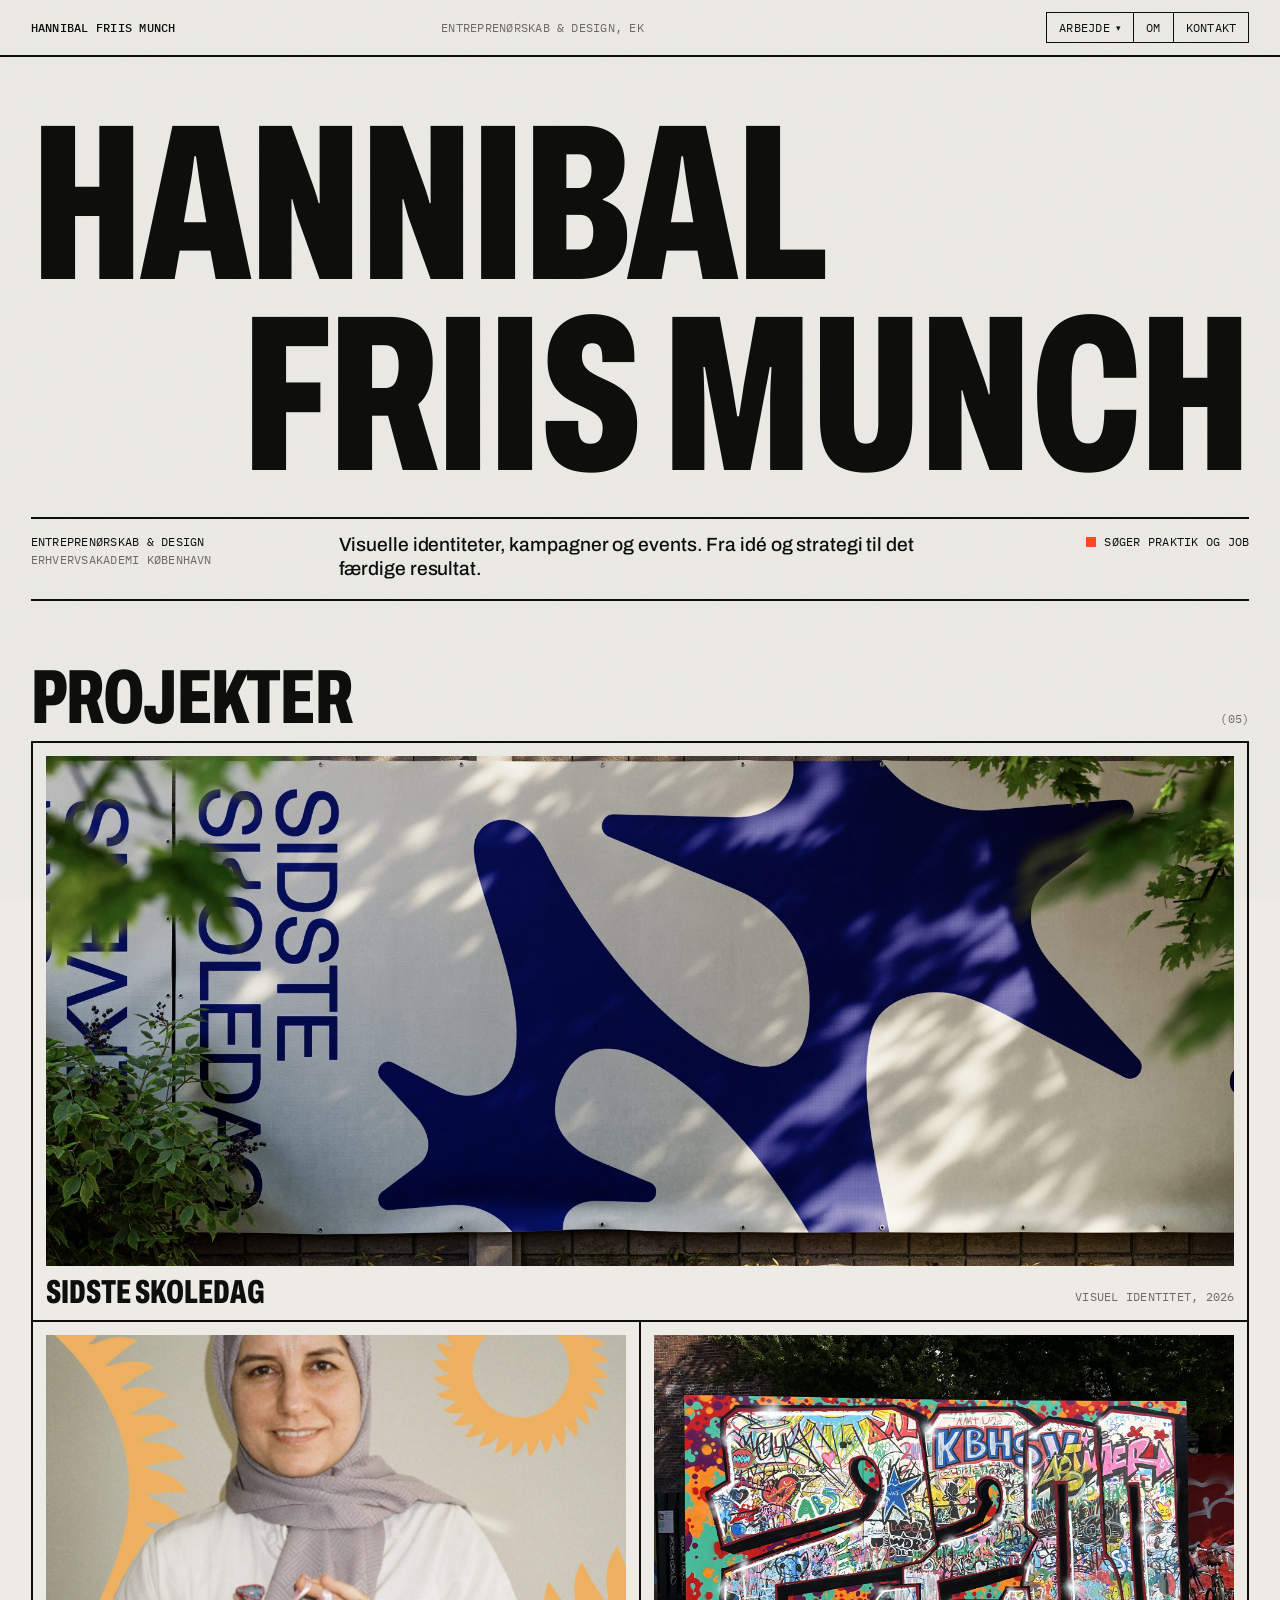
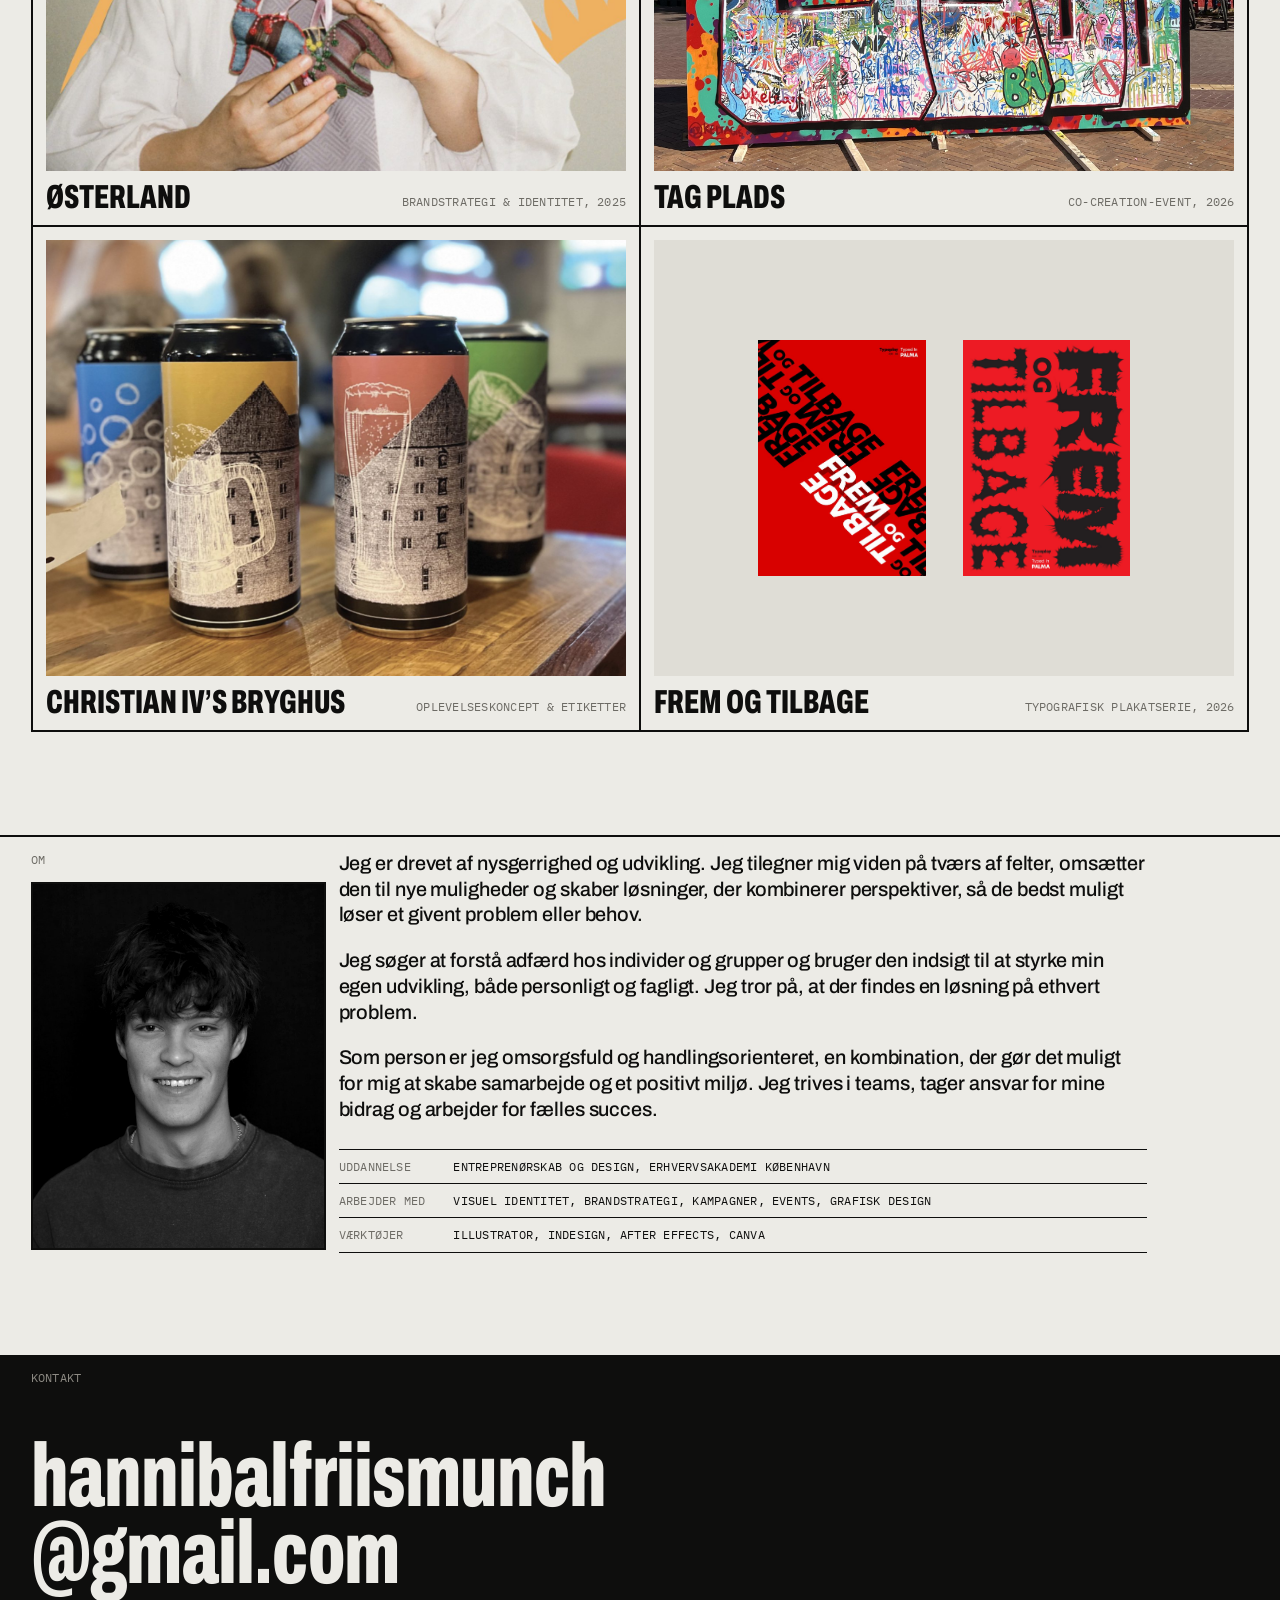
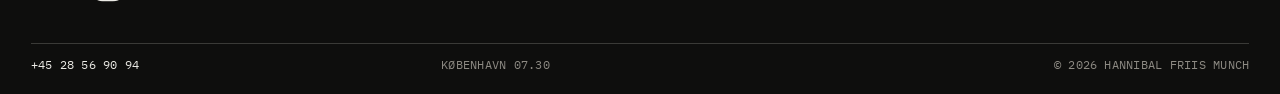
==== commit fd6098dd: "Om mig, portræt, roller og skalamodel" ====
--- a/index.html
+++ b/index.html
@@ -67,13 +67,15 @@
 
 <section class="about wrap" id="om">
   <div class="grid">
-    <div class="label mono muted">Om</div>
+    <div class="label mono muted"><span>Om</span><figure class="portrait"><img src="portraet.jpg" alt="Portræt af Hannibal Friis Munch" width="900" height="1128" loading="lazy" decoding="async"></figure></div>
     <div class="text">
-      <p>Jeg læser Entreprenørskab og Design på EK, hvor jeg arbejder i krydsfeltet mellem strategi og visuel formgivning. Mine projekter spænder fra brandstrategi og visuelle identiteter til typografi og events, der bliver til noget i virkeligheden.</p>
-      <p>Jeg trives bedst, når en idé skal fra whiteboardet og ud i verden, og jeg er gerne med hele vejen, fra research og koncept til sponsorater, indkøb og afvikling.</p>
+      <p>Jeg er drevet af nysgerrighed og udvikling. Jeg tilegner mig viden på tværs af felter, omsætter den til nye muligheder og skaber løsninger, der kombinerer perspektiver, så de bedst muligt løser et givent problem eller behov.</p>
+      <p>Jeg søger at forstå adfærd hos individer og grupper og bruger den indsigt til at styrke min egen udvikling, både personligt og fagligt. Jeg tror på, at der findes en løsning på ethvert problem.</p>
+      <p>Som person er jeg omsorgsfuld og handlingsorienteret, en kombination, der gør det muligt for mig at skabe samarbejde og et positivt miljø. Jeg trives i teams, tager ansvar for mine bidrag og arbejder for fælles succes.</p>
       <dl class="mono">
         <dt>Uddannelse</dt><dd>Entreprenørskab og Design, Erhvervsakademi København</dd>
         <dt>Arbejder med</dt><dd>Visuel identitet, brandstrategi, kampagner, events, grafisk design</dd>
+        <dt>Værktøjer</dt><dd>Illustrator, InDesign, After Effects, Canva</dd>
       </dl>
     </div>
   </div>
--- a/style.css
+++ b/style.css
@@ -307,3 +307,10 @@
   .flip-side { flex-direction: row; flex-wrap: wrap; align-items: flex-end; }
   .flip-count { font-size: 72px; }
 }
+
+/* portrait */
+.about .label { display: flex; flex-direction: column; gap: 14px; }
+.portrait { margin: 0; border: var(--rule); background: var(--ink); max-width: 320px; }
+.portrait img { aspect-ratio: 4 / 5; object-fit: cover; filter: grayscale(1) contrast(1.05); transition: filter .3s; }
+.portrait:hover img { filter: none; }
+@media (max-width: 800px) { .portrait { max-width: 240px; } }
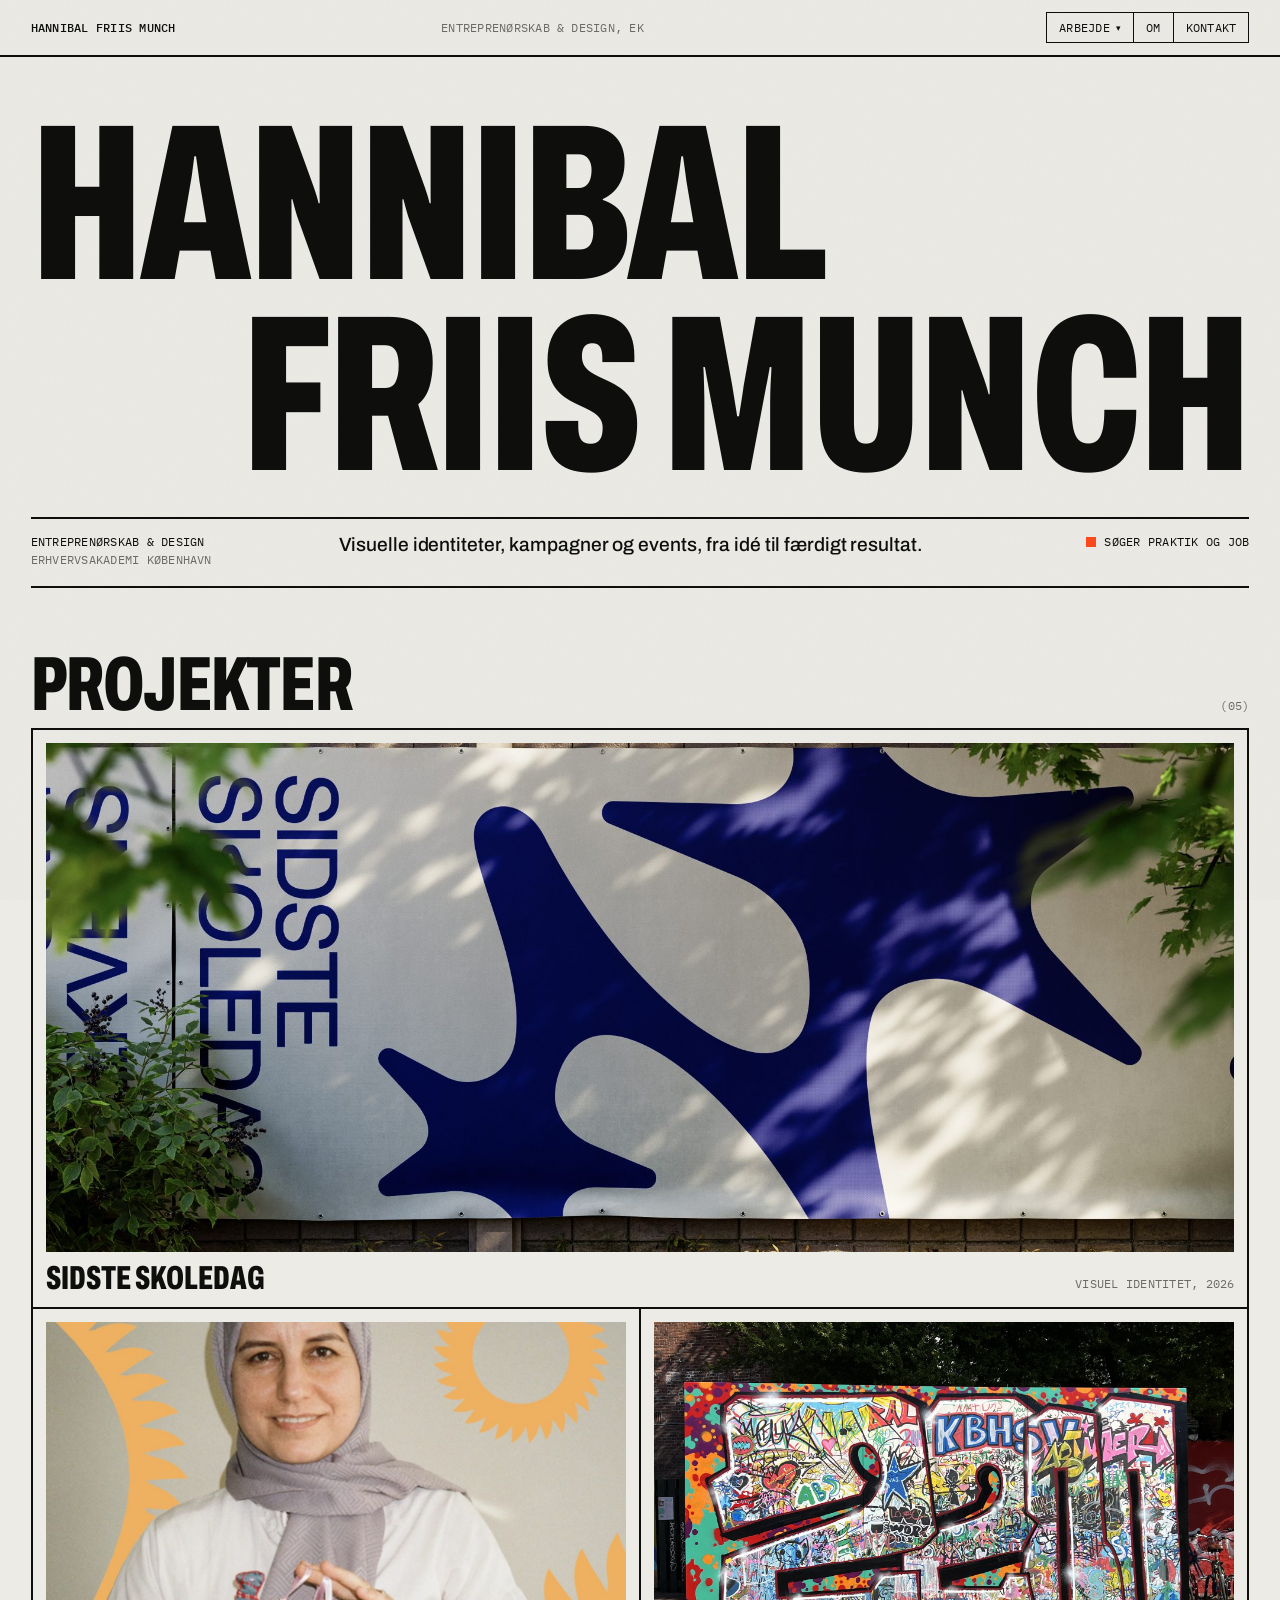
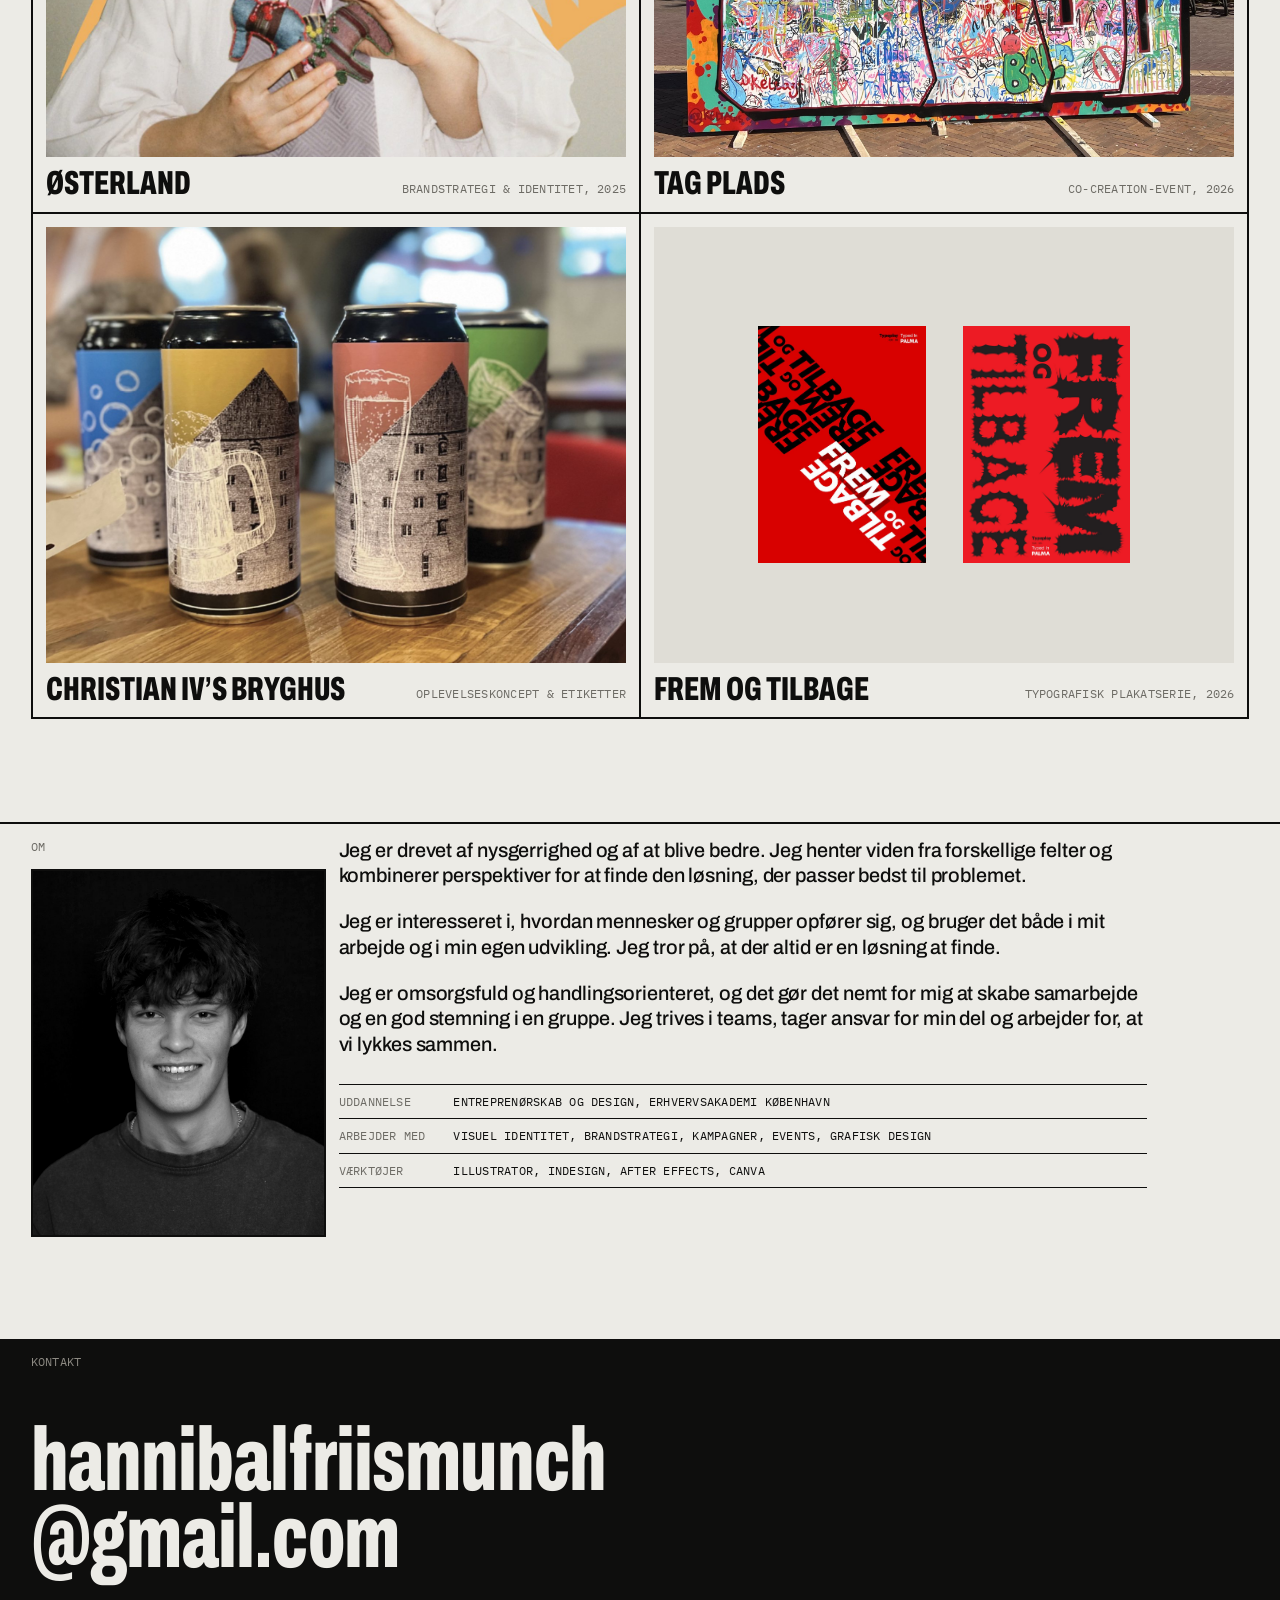
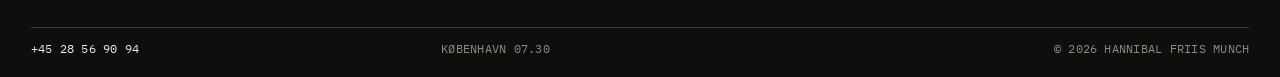
==== commit 6bcbceb2: "Tekster gennemskrevet" ====
--- a/index.html
+++ b/index.html
@@ -34,7 +34,7 @@
   <h1 class="giant display"><span>Hannibal</span><span>Friis Munch</span></h1>
   <div class="mast-row grid mono">
     <span class="c1">Entreprenørskab &amp; Design<br><span class="muted">Erhvervsakademi København</span></span>
-    <p class="c2">Visuelle identiteter, kampagner og events. Fra idé og strategi til det færdige resultat.</p>
+    <p class="c2">Visuelle identiteter, kampagner og events, fra idé til færdigt resultat.</p>
     <span class="c3"><span class="sq" aria-hidden="true"></span>Søger praktik og job</span>
   </div>
 </section>
@@ -69,9 +69,9 @@
   <div class="grid">
     <div class="label mono muted"><span>Om</span><figure class="portrait"><img src="portraet.jpg" alt="Portræt af Hannibal Friis Munch" width="900" height="1128" loading="lazy" decoding="async"></figure></div>
     <div class="text">
-      <p>Jeg er drevet af nysgerrighed og udvikling. Jeg tilegner mig viden på tværs af felter, omsætter den til nye muligheder og skaber løsninger, der kombinerer perspektiver, så de bedst muligt løser et givent problem eller behov.</p>
-      <p>Jeg søger at forstå adfærd hos individer og grupper og bruger den indsigt til at styrke min egen udvikling, både personligt og fagligt. Jeg tror på, at der findes en løsning på ethvert problem.</p>
-      <p>Som person er jeg omsorgsfuld og handlingsorienteret, en kombination, der gør det muligt for mig at skabe samarbejde og et positivt miljø. Jeg trives i teams, tager ansvar for mine bidrag og arbejder for fælles succes.</p>
+      <p>Jeg er drevet af nysgerrighed og af at blive bedre. Jeg henter viden fra forskellige felter og kombinerer perspektiver for at finde den løsning, der passer bedst til problemet.</p>
+      <p>Jeg er interesseret i, hvordan mennesker og grupper opfører sig, og bruger det både i mit arbejde og i min egen udvikling. Jeg tror på, at der altid er en løsning at finde.</p>
+      <p>Jeg er omsorgsfuld og handlingsorienteret, og det gør det nemt for mig at skabe samarbejde og en god stemning i en gruppe. Jeg trives i teams, tager ansvar for min del og arbejder for, at vi lykkes sammen.</p>
       <dl class="mono">
         <dt>Uddannelse</dt><dd>Entreprenørskab og Design, Erhvervsakademi København</dd>
         <dt>Arbejder med</dt><dd>Visuel identitet, brandstrategi, kampagner, events, grafisk design</dd>
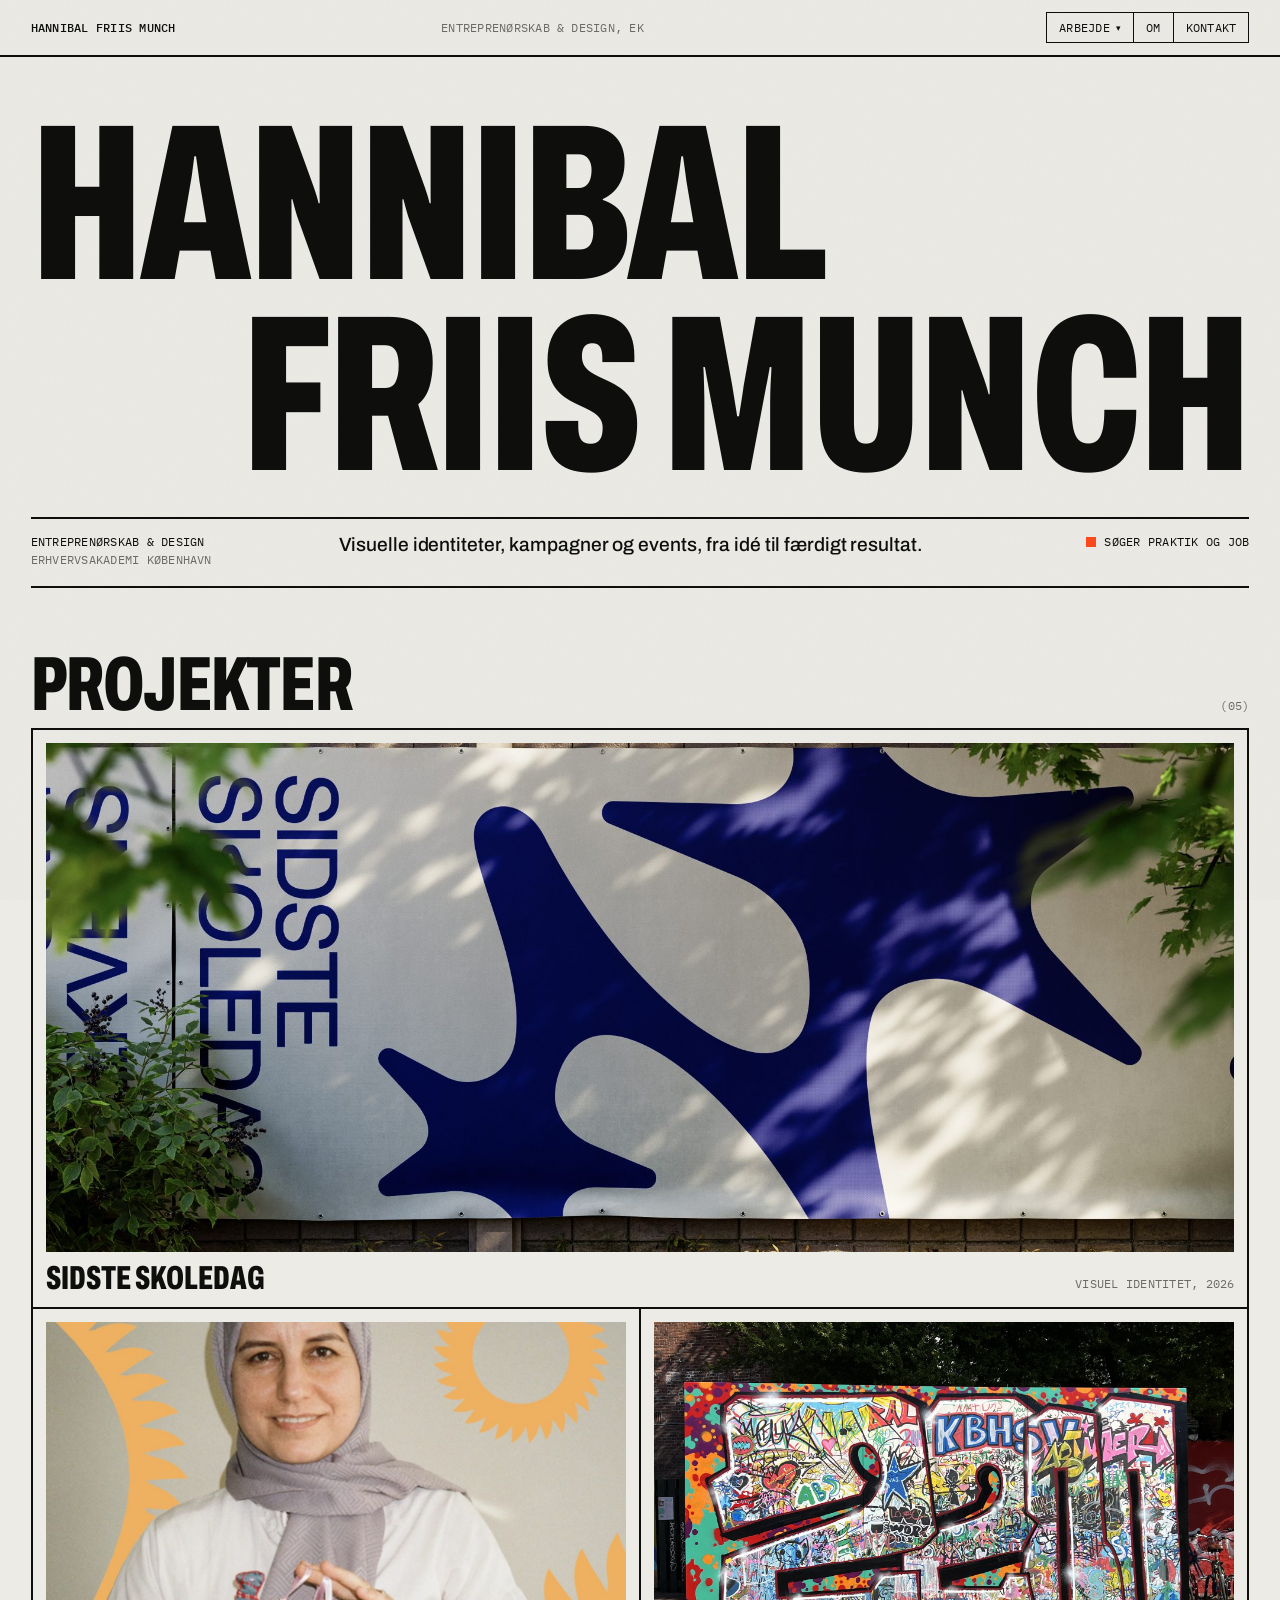
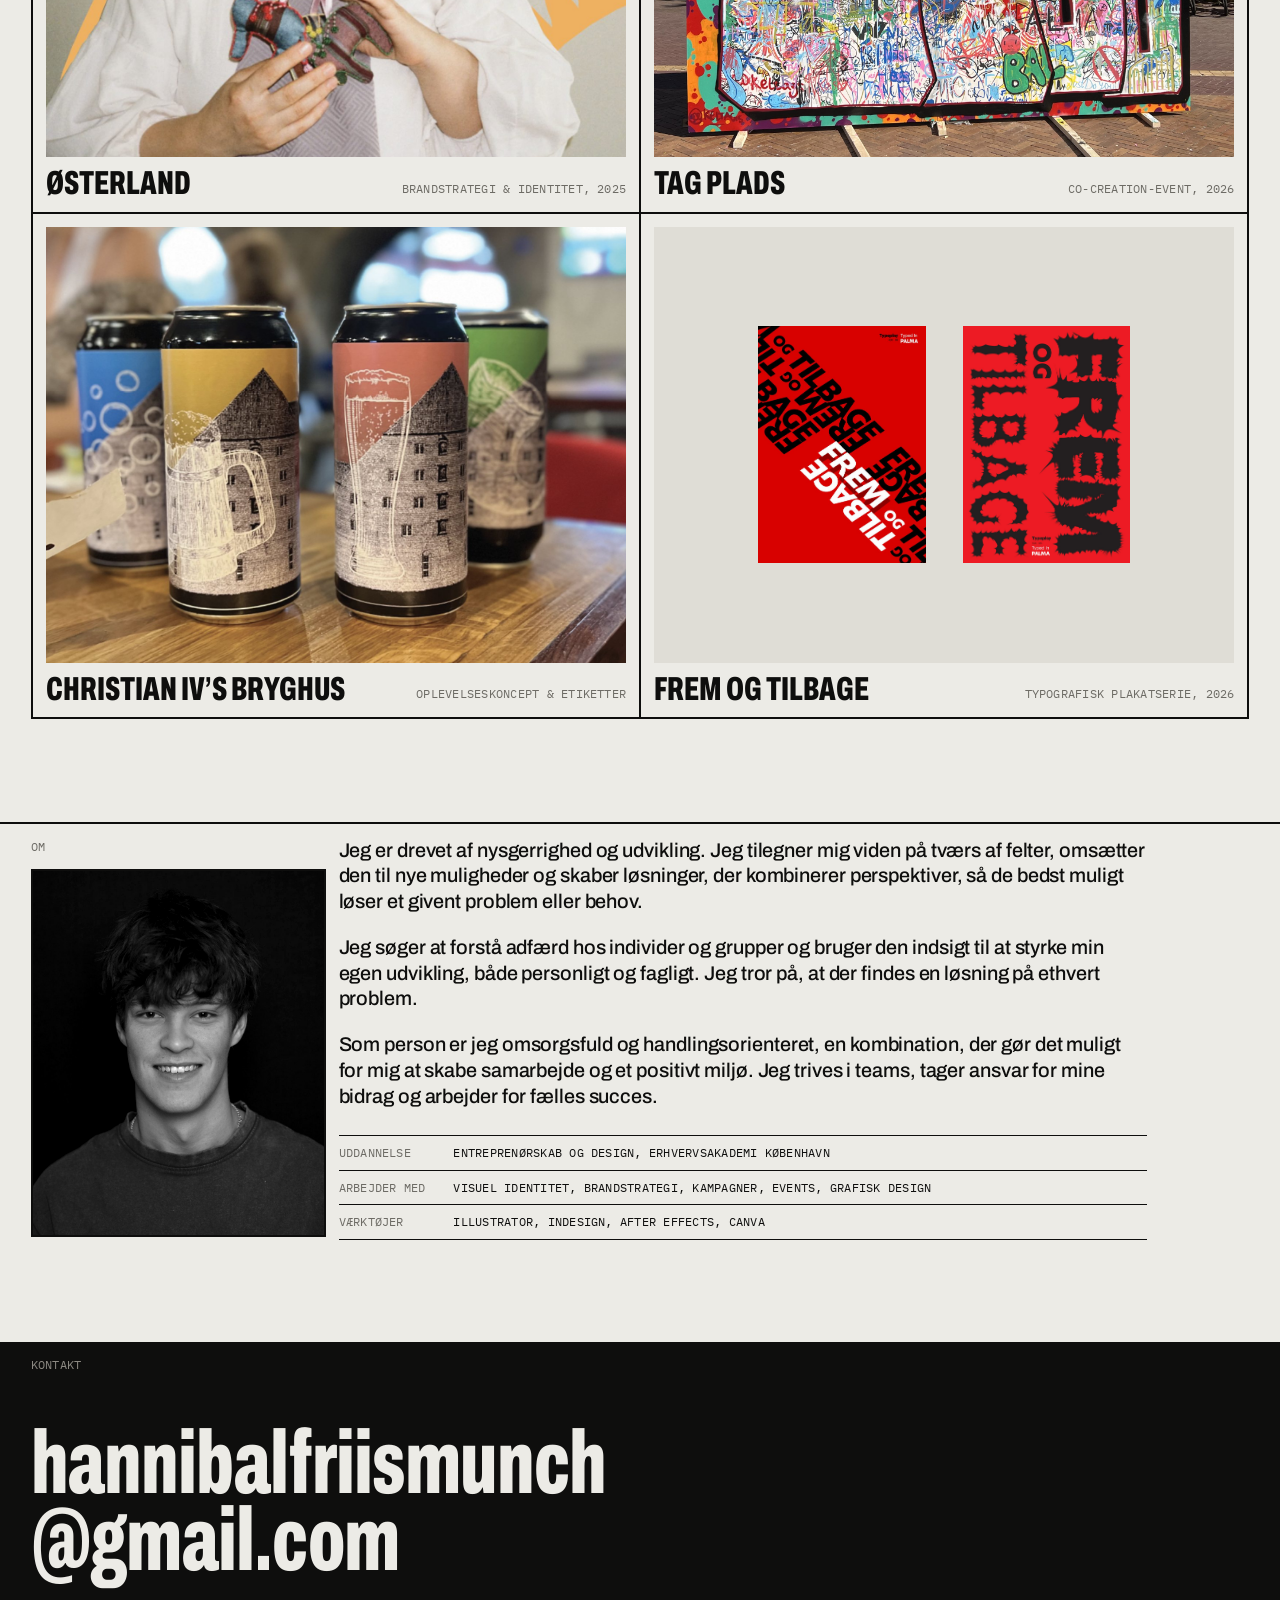
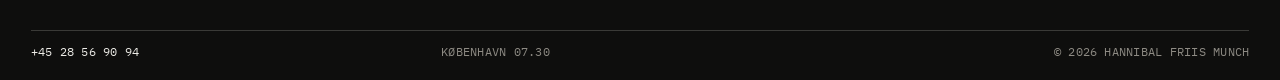
==== commit 3aa1fc47: "Om mig: oprindelig tekst" ====
--- a/index.html
+++ b/index.html
@@ -69,9 +69,9 @@
   <div class="grid">
     <div class="label mono muted"><span>Om</span><figure class="portrait"><img src="portraet.jpg" alt="Portræt af Hannibal Friis Munch" width="900" height="1128" loading="lazy" decoding="async"></figure></div>
     <div class="text">
-      <p>Jeg er drevet af nysgerrighed og af at blive bedre. Jeg henter viden fra forskellige felter og kombinerer perspektiver for at finde den løsning, der passer bedst til problemet.</p>
-      <p>Jeg er interesseret i, hvordan mennesker og grupper opfører sig, og bruger det både i mit arbejde og i min egen udvikling. Jeg tror på, at der altid er en løsning at finde.</p>
-      <p>Jeg er omsorgsfuld og handlingsorienteret, og det gør det nemt for mig at skabe samarbejde og en god stemning i en gruppe. Jeg trives i teams, tager ansvar for min del og arbejder for, at vi lykkes sammen.</p>
+      <p>Jeg er drevet af nysgerrighed og udvikling. Jeg tilegner mig viden på tværs af felter, omsætter den til nye muligheder og skaber løsninger, der kombinerer perspektiver, så de bedst muligt løser et givent problem eller behov.</p>
+      <p>Jeg søger at forstå adfærd hos individer og grupper og bruger den indsigt til at styrke min egen udvikling, både personligt og fagligt. Jeg tror på, at der findes en løsning på ethvert problem.</p>
+      <p>Som person er jeg omsorgsfuld og handlingsorienteret, en kombination, der gør det muligt for mig at skabe samarbejde og et positivt miljø. Jeg trives i teams, tager ansvar for mine bidrag og arbejder for fælles succes.</p>
       <dl class="mono">
         <dt>Uddannelse</dt><dd>Entreprenørskab og Design, Erhvervsakademi København</dd>
         <dt>Arbejder med</dt><dd>Visuel identitet, brandstrategi, kampagner, events, grafisk design</dd>
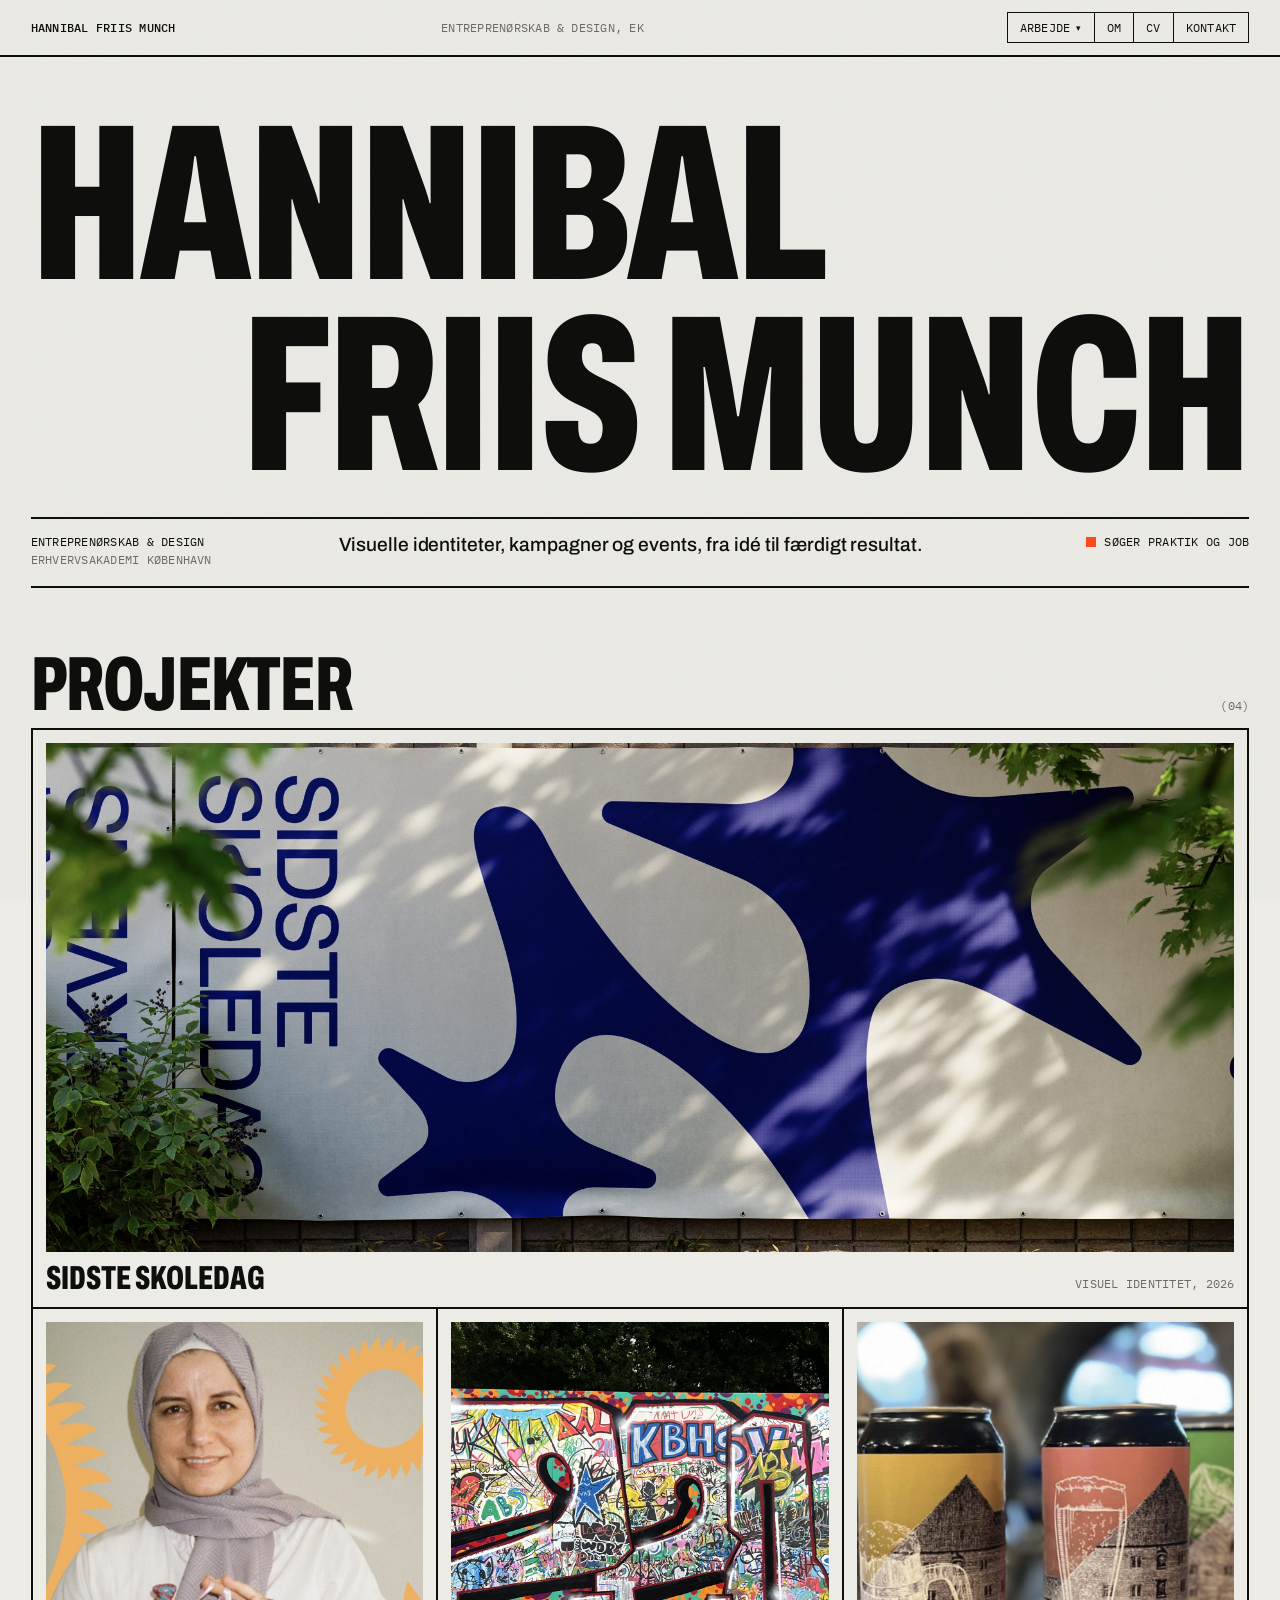
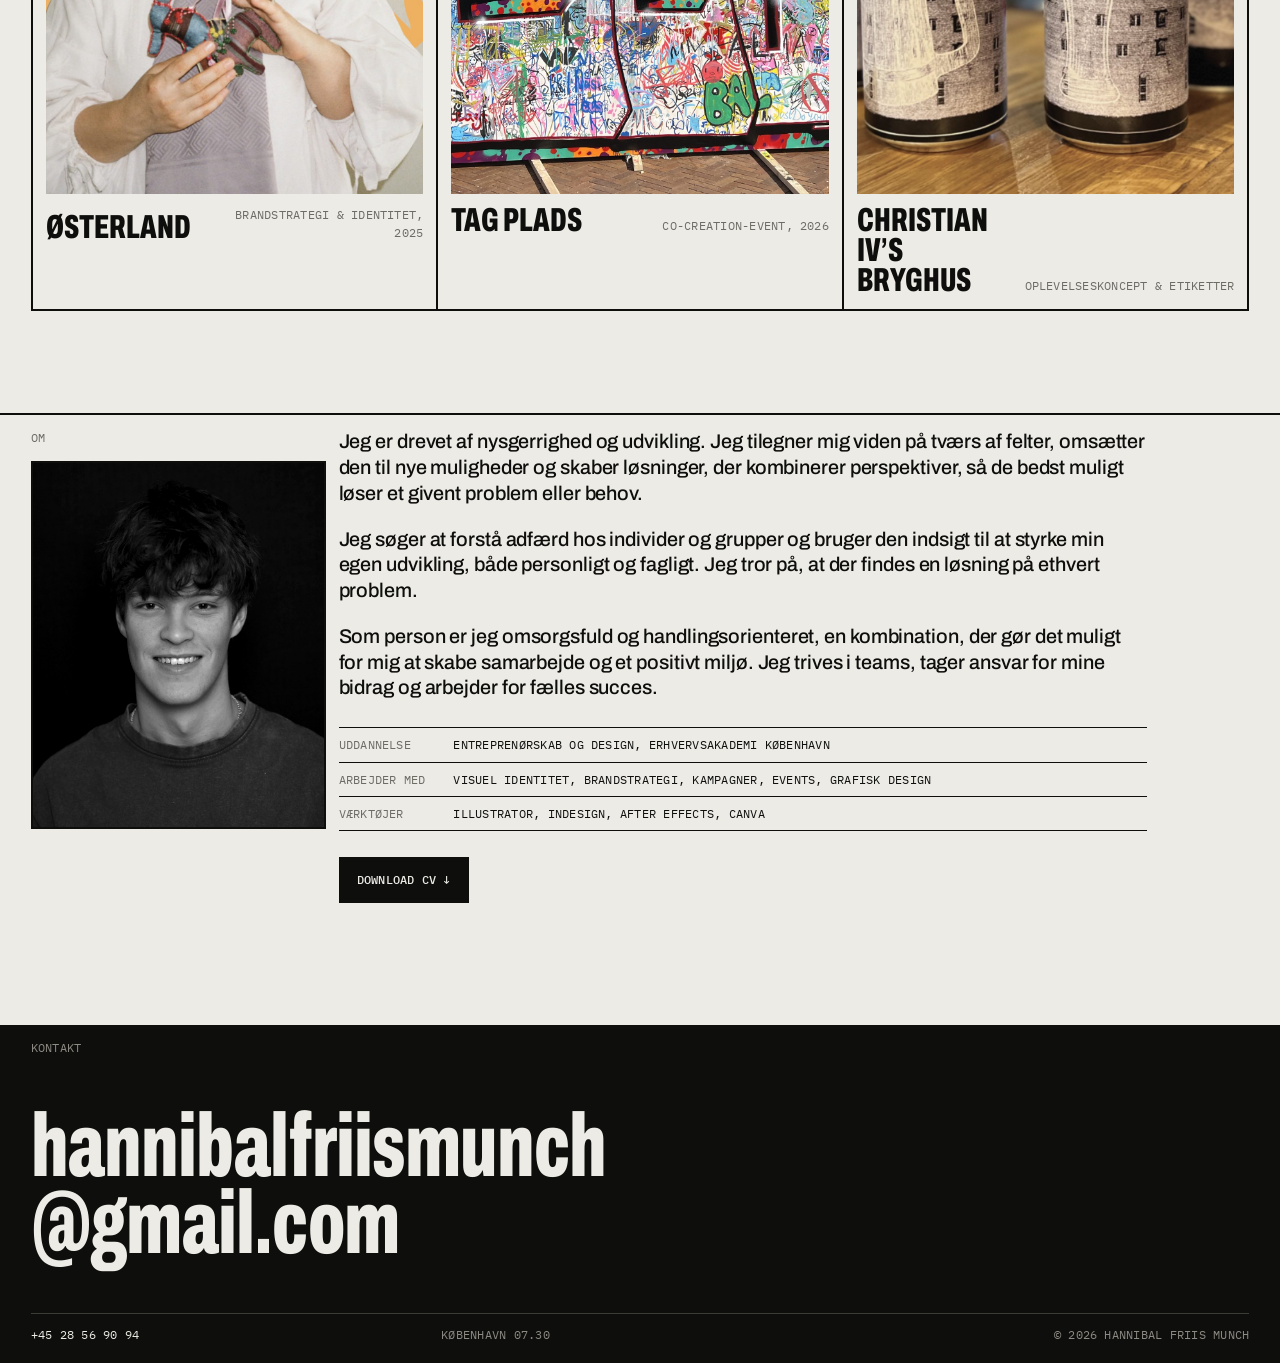
==== commit 24a00d46: "Designmanual, CV, fjern plakatserie" ====
--- a/index.html
+++ b/index.html
@@ -22,9 +22,10 @@
     <nav aria-label="Hovedmenu">
       <div class="work-menu">
         <button class="work-toggle" type="button" aria-expanded="false" aria-controls="work-panel">Arbejde <span class="chev" aria-hidden="true">▾</span></button>
-        <div class="work-panel mono" id="work-panel"><a href="sidste-skoledag.html"><span class="t">Sidste Skoledag</span><span class="k">Visuel identitet</span></a><a href="osterland.html"><span class="t">Østerland</span><span class="k">Brandstrategi & identitet</span></a><a href="tag-plads.html"><span class="t">Tag Plads</span><span class="k">Co-creation-event</span></a><a href="bryghuset.html"><span class="t">Christian IV’s Bryghus</span><span class="k">Oplevelseskoncept & etiketter</span></a><a href="frem-og-tilbage.html"><span class="t">Frem og tilbage</span><span class="k">Typografisk plakatserie</span></a></div>
+        <div class="work-panel mono" id="work-panel"><a href="sidste-skoledag.html"><span class="t">Sidste Skoledag</span><span class="k">Visuel identitet</span></a><a href="osterland.html"><span class="t">Østerland</span><span class="k">Brandstrategi & identitet</span></a><a href="tag-plads.html"><span class="t">Tag Plads</span><span class="k">Co-creation-event</span></a><a href="bryghuset.html"><span class="t">Christian IV’s Bryghus</span><span class="k">Oplevelseskoncept & etiketter</span></a></div>
       </div>
       <a href="index.html#om">Om</a>
+      <a href="hannibal-friis-munch-cv.pdf" target="_blank" rel="noopener">CV</a>
       <a href="index.html#kontakt">Kontakt</a>
     </nav>
   </div>
@@ -40,7 +41,7 @@
 </section>
 
 <section class="wrap" id="arbejde">
-  <div class="section-head"><h2 class="display">Projekter</h2><span class="mono muted">(05)</span></div>
+  <div class="section-head"><h2 class="display">Projekter</h2><span class="mono muted">(04)</span></div>
   <div class="cards">
 <a class="card featured reveal" href="sidste-skoledag.html">
   <div class="media"><img src="sidste-skoledag-01.jpg" alt="" width="1982" height="1466" fetchpriority="high" decoding="async"></div>
@@ -58,10 +59,6 @@
   <div class="media"><img src="bryghuset-01.jpg" alt="" width="2000" height="1192" loading="lazy" decoding="async"></div>
   <div class="info"><h3>Christian IV’s Bryghus</h3><span class="kind mono muted">Oplevelseskoncept & etiketter</span></div>
 </a>
-<a class="card reveal" href="frem-og-tilbage.html">
-  <div class="media duo"><img src="frem-og-tilbage-01.jpg" alt="" loading="lazy"><img src="frem-og-tilbage-03.jpg" alt="" loading="lazy"></div>
-  <div class="info"><h3>Frem og tilbage</h3><span class="kind mono muted">Typografisk plakatserie, 2026</span></div>
-</a>
   </div>
 </section>
 
@@ -77,6 +74,7 @@
         <dt>Arbejder med</dt><dd>Visuel identitet, brandstrategi, kampagner, events, grafisk design</dd>
         <dt>Værktøjer</dt><dd>Illustrator, InDesign, After Effects, Canva</dd>
       </dl>
+      <p class="cv-row"><a class="dl-btn mono" href="hannibal-friis-munch-cv.pdf" download>Download CV ↓</a></p>
     </div>
   </div>
 </section>
--- a/style.css
+++ b/style.css
@@ -314,3 +314,19 @@
 .portrait img { aspect-ratio: 4 / 5; object-fit: cover; filter: grayscale(1) contrast(1.05); transition: filter .3s; }
 .portrait:hover img { filter: none; }
 @media (max-width: 800px) { .portrait { max-width: 240px; } }
+
+/* 4 projects: featured + row of 3 */
+.cards { grid-template-columns: repeat(3, 1fr); }
+.card .media { aspect-ratio: 4 / 5; }
+.card.featured .media { aspect-ratio: 21 / 9; }
+@media (max-width: 800px) { .cards { grid-template-columns: 1fr; } .card .media { aspect-ratio: 4 / 3; } }
+
+/* download buttons + manual */
+.dl-btn { display: inline-flex; align-items: center; gap: 8px; background: var(--ink); color: var(--paper); padding: 12px 16px; border: var(--rule); font-size: 12px; }
+.dl-btn:hover { background: var(--accent); color: var(--ink); border-color: var(--ink); }
+.cv-row { margin-top: 26px !important; }
+.manual { display: grid; grid-template-columns: repeat(12, minmax(0, 1fr)); gap: var(--gap); align-items: start; }
+.manual .tiles { grid-column: 1 / span 8; }
+.manual-side { grid-column: 9 / -1; display: flex; flex-direction: column; align-items: flex-start; gap: 14px; border-top: var(--rule); padding-top: 12px; }
+.manual-side p { margin: 0; font-size: clamp(16px, 1.2vw, 19px); line-height: 1.4; max-width: 34ch; }
+@media (max-width: 800px) { .manual .tiles, .manual-side { grid-column: 1 / -1; } .manual .tiles { --cols: 3; } }
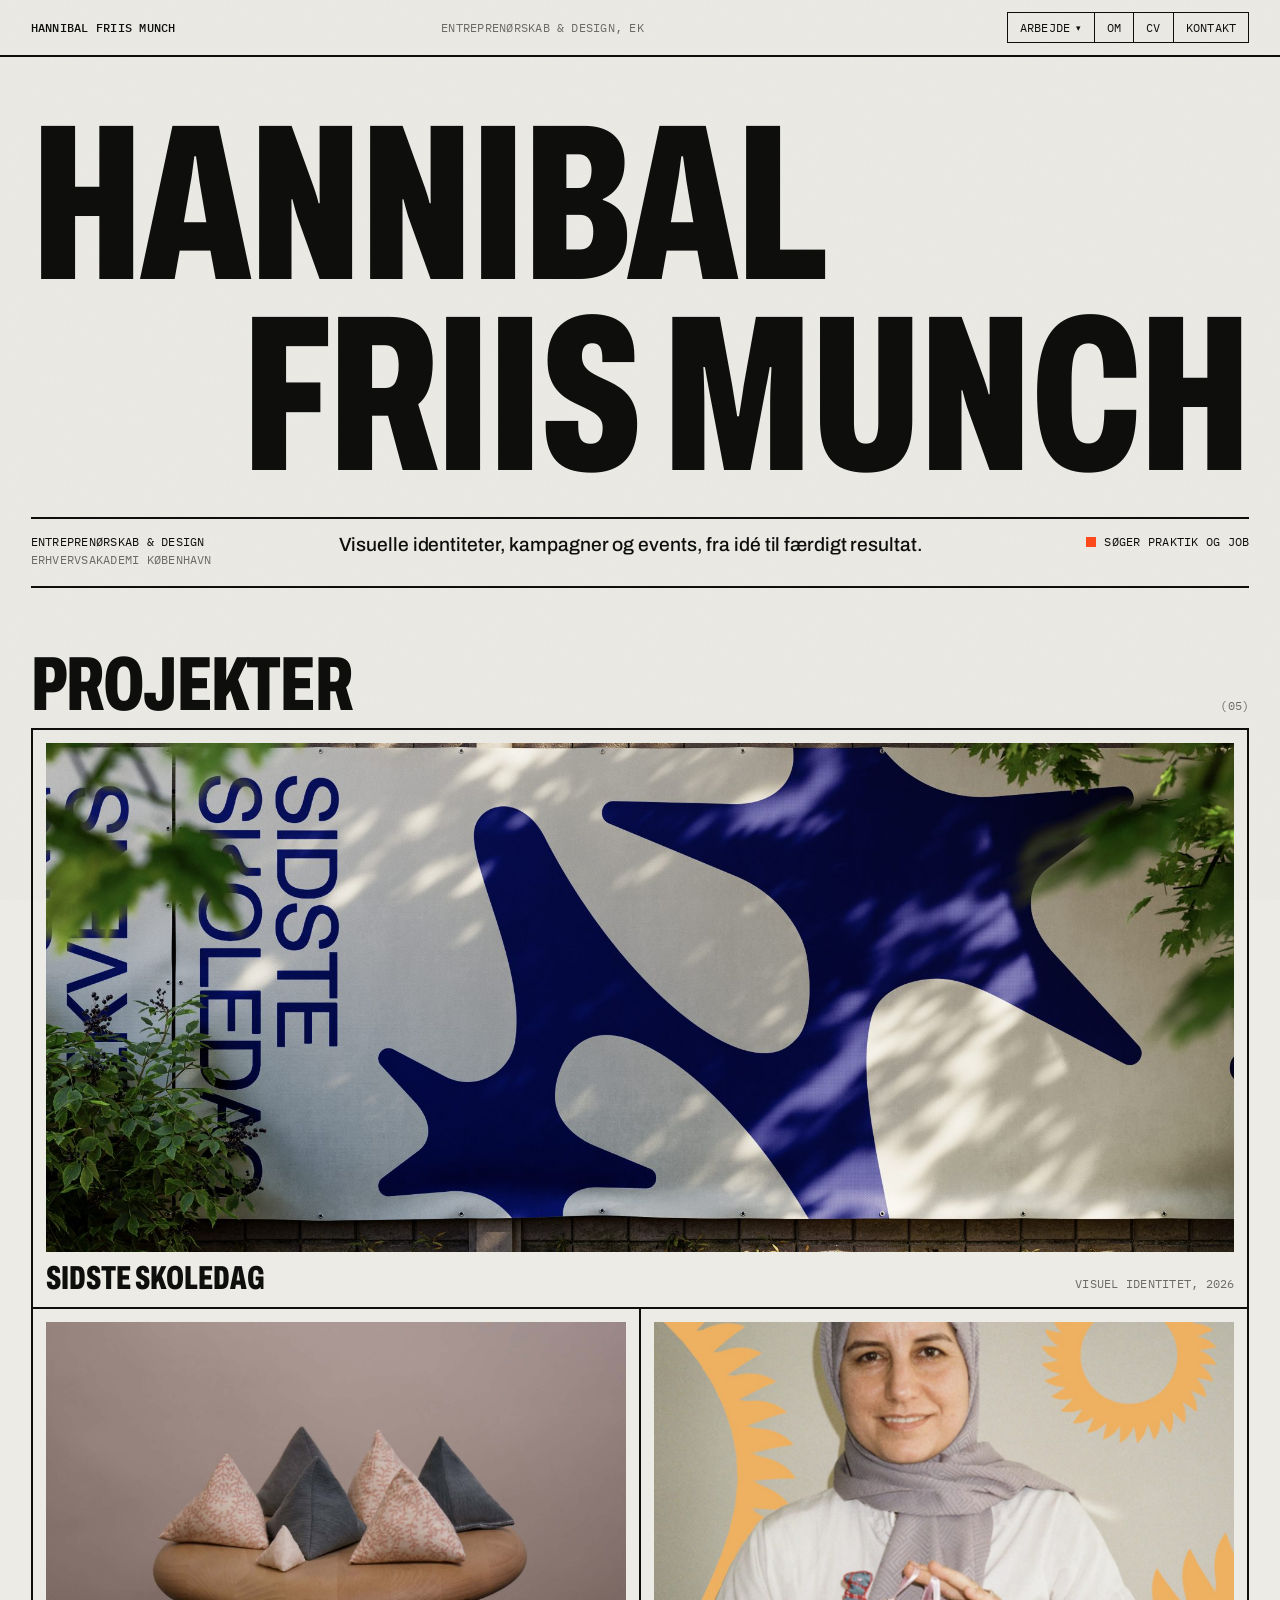
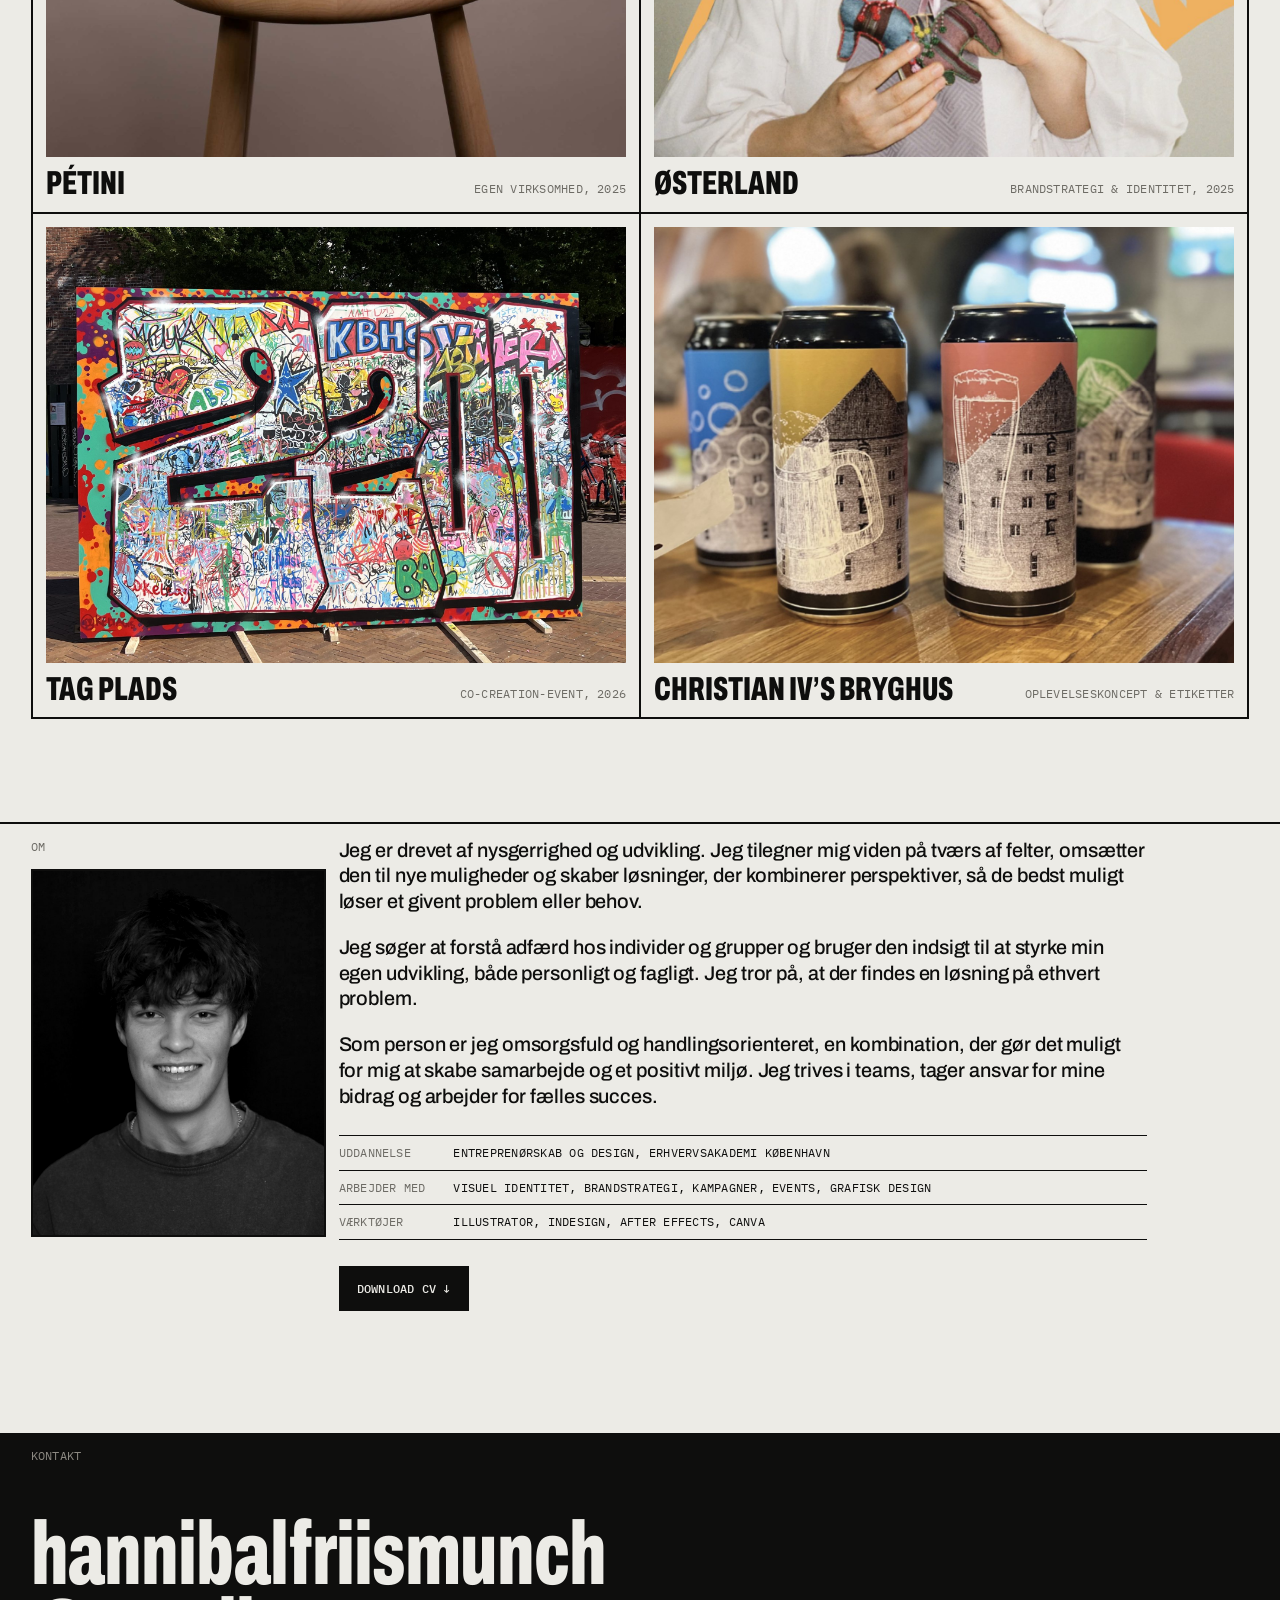
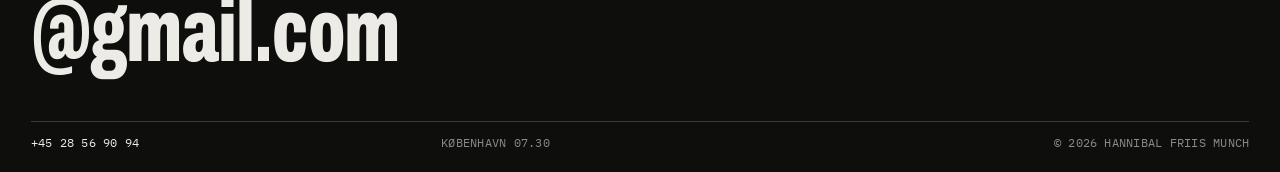
==== commit e633914e: "Nyt projekt: Pétini" ====
--- a/index.html
+++ b/index.html
@@ -22,7 +22,7 @@
     <nav aria-label="Hovedmenu">
       <div class="work-menu">
         <button class="work-toggle" type="button" aria-expanded="false" aria-controls="work-panel">Arbejde <span class="chev" aria-hidden="true">▾</span></button>
-        <div class="work-panel mono" id="work-panel"><a href="sidste-skoledag.html"><span class="t">Sidste Skoledag</span><span class="k">Visuel identitet</span></a><a href="osterland.html"><span class="t">Østerland</span><span class="k">Brandstrategi & identitet</span></a><a href="tag-plads.html"><span class="t">Tag Plads</span><span class="k">Co-creation-event</span></a><a href="bryghuset.html"><span class="t">Christian IV’s Bryghus</span><span class="k">Oplevelseskoncept & etiketter</span></a></div>
+        <div class="work-panel mono" id="work-panel"><a href="sidste-skoledag.html"><span class="t">Sidste Skoledag</span><span class="k">Visuel identitet</span></a><a href="petini.html"><span class="t">Pétini</span><span class="k">Egen virksomhed</span></a><a href="osterland.html"><span class="t">Østerland</span><span class="k">Brandstrategi & identitet</span></a><a href="tag-plads.html"><span class="t">Tag Plads</span><span class="k">Co-creation-event</span></a><a href="bryghuset.html"><span class="t">Christian IV’s Bryghus</span><span class="k">Oplevelseskoncept & etiketter</span></a></div>
       </div>
       <a href="index.html#om">Om</a>
       <a href="hannibal-friis-munch-cv.pdf" target="_blank" rel="noopener">CV</a>
@@ -41,11 +41,15 @@
 </section>
 
 <section class="wrap" id="arbejde">
-  <div class="section-head"><h2 class="display">Projekter</h2><span class="mono muted">(04)</span></div>
+  <div class="section-head"><h2 class="display">Projekter</h2><span class="mono muted">(05)</span></div>
   <div class="cards">
 <a class="card featured reveal" href="sidste-skoledag.html">
   <div class="media"><img src="sidste-skoledag-01.jpg" alt="" width="1982" height="1466" fetchpriority="high" decoding="async"></div>
   <div class="info"><h3>Sidste Skoledag</h3><span class="kind mono muted">Visuel identitet, 2026</span></div>
+</a>
+<a class="card reveal" href="petini.html">
+  <div class="media"><img src="petini-01.jpg" alt="" width="2000" height="1333" loading="lazy" decoding="async"></div>
+  <div class="info"><h3>Pétini</h3><span class="kind mono muted">Egen virksomhed, 2025</span></div>
 </a>
 <a class="card reveal" href="osterland.html">
   <div class="media"><img src="osterland-03.jpg" alt="" width="1338" height="1338" loading="lazy" decoding="async"></div>
--- a/style.css
+++ b/style.css
@@ -330,3 +330,9 @@
 .manual-side { grid-column: 9 / -1; display: flex; flex-direction: column; align-items: flex-start; gap: 14px; border-top: var(--rule); padding-top: 12px; }
 .manual-side p { margin: 0; font-size: clamp(16px, 1.2vw, 19px); line-height: 1.4; max-width: 34ch; }
 @media (max-width: 800px) { .manual .tiles, .manual-side { grid-column: 1 / -1; } .manual .tiles { --cols: 3; } }
+
+/* 5 projects: featured + 2x2 */
+.cards { grid-template-columns: 1fr 1fr; }
+.card .media { aspect-ratio: 4 / 3; }
+.card.featured .media { aspect-ratio: 21 / 9; }
+@media (max-width: 800px) { .cards { grid-template-columns: 1fr; } }
